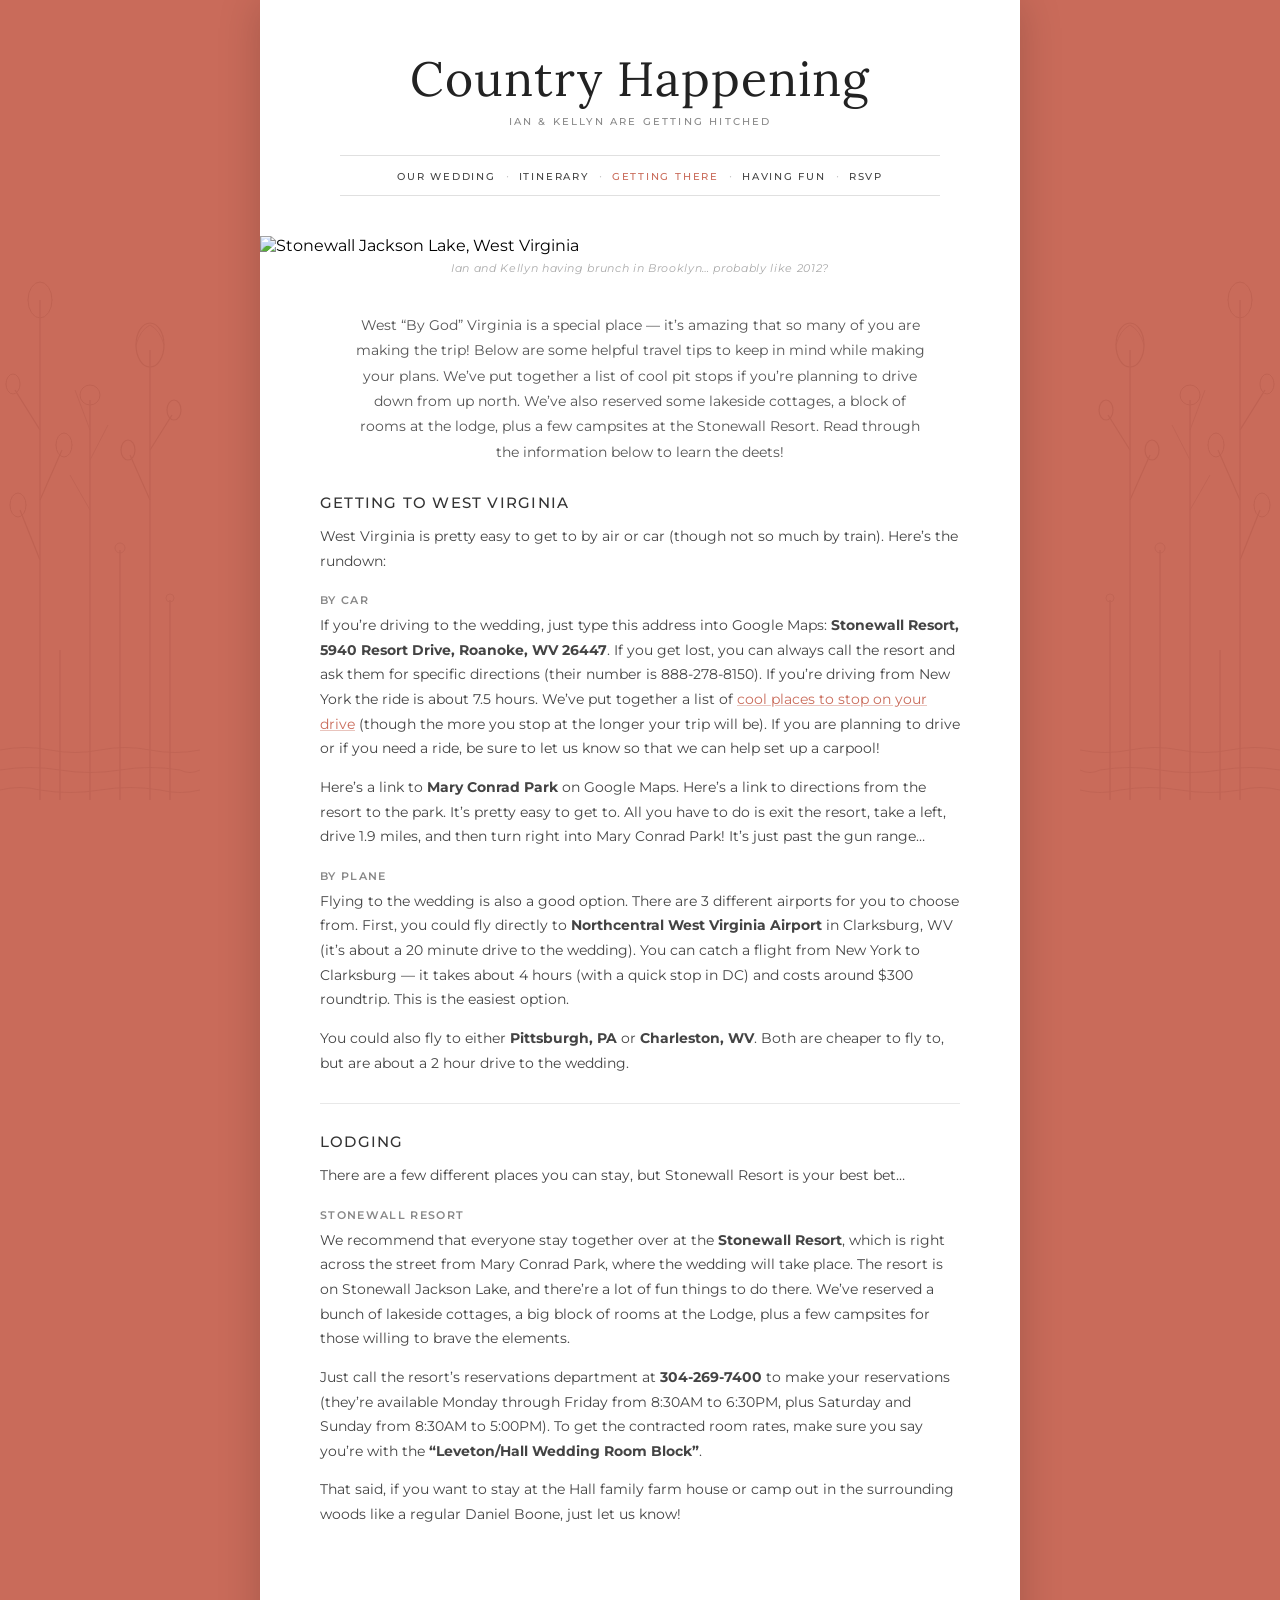
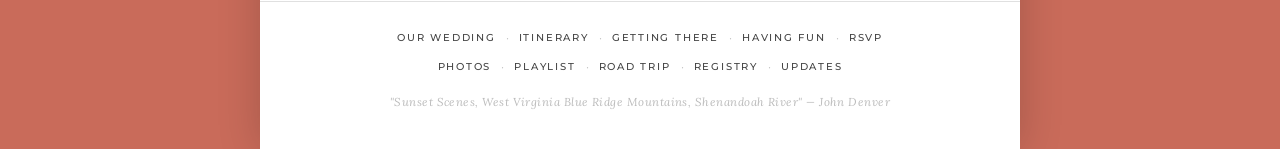
==== getting-there.html @ 74654b78 "Initial site recreation of Country Happening wedding website Recreates the 2015 Squarespace wedding " ====
<!DOCTYPE html>
<html lang="en">
<head>
  <meta charset="UTF-8">
  <meta name="viewport" content="width=device-width, initial-scale=1.0">
  <title>Getting There — Country Happening</title>
  <link rel="stylesheet" href="css/style.css">
</head>
<body>
  <div class="page-wrapper">

    <header class="site-header">
      <h1 class="site-title">Country Happening</h1>
      <p class="site-subtitle">Ian &amp; Kellyn Are Getting Hitched</p>
      <nav class="site-nav" aria-label="Primary">
        <ul>
          <li><a href="wedding.html">Our Wedding</a></li>
          <li><a href="itinerary.html">Itinerary</a></li>
          <li><a href="getting-there.html" class="active">Getting There</a></li>
          <li><a href="having-fun.html">Having Fun</a></li>
          <li><a href="rsvp.html">RSVP</a></li>
        </ul>
      </nav>
    </header>

    <main class="site-content">
      <figure class="page-hero">
        <img src="images/stonewall-cropped-picture.jpg" alt="Stonewall Jackson Lake, West Virginia">
        <figcaption>Ian and Kellyn having brunch in Brooklyn&hellip; probably like 2012?</figcaption>
      </figure>

      <p class="lead">West &ldquo;By God&rdquo; Virginia is a special place &mdash; it&rsquo;s amazing that so many of you are making the trip! Below are some helpful travel tips to keep in mind while making your plans. We&rsquo;ve put together a list of cool pit stops if you&rsquo;re planning to drive down from up north. We&rsquo;ve also reserved some lakeside cottages, a block of rooms at the lodge, plus a few campsites at the Stonewall Resort. Read through the information below to learn the deets!</p>

      <h2>Getting to West Virginia</h2>
      <p>West Virginia is pretty easy to get to by air or car (though not so much by train). Here&rsquo;s the rundown:</p>

      <h4>By Car</h4>
      <p>If you&rsquo;re driving to the wedding, just type this address into Google Maps: <strong>Stonewall Resort, 5940 Resort Drive, Roanoke, WV 26447</strong>. If you get lost, you can always call the resort and ask them for specific directions (their number is 888-278-8150). If you&rsquo;re driving from New York the ride is about 7.5 hours. We&rsquo;ve put together a list of <a href="road-trip.html">cool places to stop on your drive</a> (though the more you stop at the longer your trip will be). If you are planning to drive or if you need a ride, be sure to let us know so that we can help set up a carpool!</p>
      <p>Here&rsquo;s a link to <strong>Mary Conrad Park</strong> on Google Maps. Here&rsquo;s a link to directions from the resort to the park. It&rsquo;s pretty easy to get to. All you have to do is exit the resort, take a left, drive 1.9 miles, and then turn right into Mary Conrad Park! It&rsquo;s just past the gun range&hellip;</p>

      <h4>By Plane</h4>
      <p>Flying to the wedding is also a good option. There are 3 different airports for you to choose from. First, you could fly directly to <strong>Northcentral West Virginia Airport</strong> in Clarksburg, WV (it&rsquo;s about a 20 minute drive to the wedding). You can catch a flight from New York to Clarksburg &mdash; it takes about 4 hours (with a quick stop in DC) and costs around $300 roundtrip. This is the easiest option.</p>
      <p>You could also fly to either <strong>Pittsburgh, PA</strong> or <strong>Charleston, WV</strong>. Both are cheaper to fly to, but are about a 2 hour drive to the wedding.</p>

      <hr>

      <h2>Lodging</h2>
      <p>There are a few different places you can stay, but Stonewall Resort is your best bet&hellip;</p>

      <h4>Stonewall Resort</h4>
      <p>We recommend that everyone stay together over at the <strong>Stonewall Resort</strong>, which is right across the street from Mary Conrad Park, where the wedding will take place. The resort is on Stonewall Jackson Lake, and there&rsquo;re a lot of fun things to do there. We&rsquo;ve reserved a bunch of lakeside cottages, a big block of rooms at the Lodge, plus a few campsites for those willing to brave the elements.</p>
      <p>Just call the resort&rsquo;s reservations department at <strong>304-269-7400</strong> to make your reservations (they&rsquo;re available Monday through Friday from 8:30AM to 6:30PM, plus Saturday and Sunday from 8:30AM to 5:00PM). To get the contracted room rates, make sure you say you&rsquo;re with the <strong>&ldquo;Leveton/Hall Wedding Room Block&rdquo;</strong>.</p>
      <p>That said, if you want to stay at the Hall family farm house or camp out in the surrounding woods like a regular Daniel Boone, just let us know!</p>
    </main>

    <footer class="site-footer">
      <nav class="site-footer-nav" aria-label="Footer primary">
        <ul>
          <li><a href="wedding.html">Our Wedding</a></li>
          <li><a href="itinerary.html">Itinerary</a></li>
          <li><a href="getting-there.html">Getting There</a></li>
          <li><a href="having-fun.html">Having Fun</a></li>
          <li><a href="rsvp.html">RSVP</a></li>
        </ul>
      </nav>
      <nav class="site-footer-nav" aria-label="Footer secondary">
        <ul>
          <li><a href="photos.html">Photos</a></li>
          <li><a href="playlist.html">Playlist</a></li>
          <li><a href="road-trip.html">Road Trip</a></li>
          <li><a href="registry.html">Registry</a></li>
          <li><a href="updates.html">Updates</a></li>
        </ul>
      </nav>
      <p class="footer-quote">"Sunset Scenes, West Virginia Blue Ridge Mountains, Shenandoah River" &mdash; John Denver</p>
    </footer>

  </div>
</body>
</html>
---- css/style.css ----
@import url('https://fonts.googleapis.com/css2?family=Lora:ital,wght@0,400;0,700;1,400&family=Montserrat:wght@300;400;500;600&display=swap');

/* ─── Reset & Base ─────────────────────────────────────────── */
*, *::before, *::after { box-sizing: border-box; margin: 0; padding: 0; }

html { font-size: 16px; }

body {
  font-family: 'Montserrat', 'Helvetica Neue', sans-serif;
  background-color: #C96B5A;
  min-height: 100vh;
  position: relative;
  overflow-x: hidden;
}

/* ─── Botanical Side Patterns ───────────────────────────────── */
body::before,
body::after {
  content: '';
  position: fixed;
  top: 0;
  bottom: 0;
  width: 200px;
  background-image: url("data:image/svg+xml,%3Csvg xmlns='http://www.w3.org/2000/svg' width='200' height='800' viewBox='0 0 200 800'%3E%3Cg fill='none' stroke='%23B85C4C' stroke-width='1.2' opacity='0.6'%3E%3C!-- Tall stem with leaves --%3E%3Cline x1='40' y1='800' x2='40' y2='300'/%3E%3Cellipse cx='40' cy='300' rx='12' ry='18' stroke-width='1'/%3E%3Cline x1='40' y1='560' x2='20' y2='510'/%3E%3Cellipse cx='18' cy='505' rx='8' ry='12' stroke-width='1'/%3E%3Cline x1='40' y1='500' x2='62' y2='450'/%3E%3Cellipse cx='64' cy='445' rx='8' ry='12' stroke-width='1'/%3E%3Cline x1='40' y1='430' x2='15' y2='390'/%3E%3Cellipse cx='13' cy='384' rx='7' ry='10' stroke-width='1'/%3E%3C!-- Wildflower stem --%3E%3Cline x1='90' y1='800' x2='90' y2='400'/%3E%3Ccircle cx='90' cy='395' r='10' stroke-width='1'/%3E%3Cline x1='90' y1='430' x2='75' y2='390' stroke-width='0.8'/%3E%3Cline x1='90' y1='460' x2='108' y2='425' stroke-width='0.8'/%3E%3Cline x1='90' y1='510' x2='70' y2='475' stroke-width='0.8'/%3E%3C!-- Thistle --%3E%3Cline x1='150' y1='800' x2='150' y2='350'/%3E%3Cellipse cx='150' cy='345' rx='14' ry='22' stroke-width='1.2'/%3E%3Cpath d='M 136 345 Q 140 330 150 325 Q 160 330 164 345' stroke-width='0.8'/%3E%3Cline x1='150' y1='500' x2='130' y2='455'/%3E%3Cellipse cx='128' cy='450' rx='7' ry='10'/%3E%3Cline x1='150' y1='450' x2='172' y2='415'/%3E%3Cellipse cx='174' cy='410' rx='7' ry='10'/%3E%3C!-- Small stems --%3E%3Cline x1='120' y1='800' x2='120' y2='550'/%3E%3Ccircle cx='120' cy='548' r='5' stroke-width='0.8'/%3E%3Cline x1='170' y1='800' x2='170' y2='600'/%3E%3Ccircle cx='170' cy='598' r='4' stroke-width='0.8'/%3E%3Cline x1='60' y1='800' x2='60' y2='650'/%3E%3C!-- Horizontal wavy grass lines --%3E%3Cpath d='M 0 750 Q 25 745 50 750 Q 75 755 100 750 Q 125 745 150 750 Q 175 755 200 750' stroke-width='0.8'/%3E%3Cpath d='M 0 770 Q 30 765 60 770 Q 90 775 120 770 Q 150 765 180 770 Q 190 775 200 770' stroke-width='0.8'/%3E%3Cpath d='M 0 790 Q 20 785 40 790 Q 70 795 100 790 Q 130 785 160 790 Q 180 795 200 790' stroke-width='0.8'/%3E%3C/g%3E%3C!-- Upper section repeat --%3E%3Cg fill='none' stroke='%23B85C4C' stroke-width='1.2' opacity='0.6' transform='translate(0,-800)'%3E%3Cline x1='40' y1='800' x2='40' y2='300'/%3E%3Cellipse cx='40' cy='300' rx='12' ry='18' stroke-width='1'/%3E%3Cline x1='40' y1='560' x2='20' y2='510'/%3E%3Cline x1='40' y1='500' x2='62' y2='450'/%3E%3Cline x1='90' y1='800' x2='90' y2='400'/%3E%3Ccircle cx='90' cy='395' r='10' stroke-width='1'/%3E%3Cline x1='150' y1='800' x2='150' y2='350'/%3E%3Cellipse cx='150' cy='345' rx='14' ry='22' stroke-width='1.2'/%3E%3Cline x1='120' y1='800' x2='120' y2='550'/%3E%3Ccircle cx='120' cy='548' r='5' stroke-width='0.8'/%3E%3Cpath d='M 0 750 Q 25 745 50 750 Q 75 755 100 750 Q 125 745 150 750 Q 175 755 200 750' stroke-width='0.8'/%3E%3C/g%3E%3C/svg%3E");
  background-repeat: repeat-y;
  background-size: 200px auto;
  pointer-events: none;
  z-index: 0;
}

body::before { left: 0; }
body::after  { right: 0; transform: scaleX(-1); }

/* ─── Page Wrapper ──────────────────────────────────────────── */
.page-wrapper {
  position: relative;
  z-index: 1;
  max-width: 760px;
  margin: 0 auto;
  background: #fff;
  box-shadow: 0 2px 40px rgba(0,0,0,0.18);
  min-height: 100vh;
}

/* ─── Site Header ───────────────────────────────────────────── */
.site-header {
  padding: 48px 40px 0;
  text-align: center;
}

.site-title {
  font-family: 'Lora', Georgia, serif;
  font-size: 3rem;
  font-weight: 400;
  letter-spacing: 0.02em;
  color: #222;
  margin-bottom: 6px;
}

.site-subtitle {
  font-family: 'Montserrat', sans-serif;
  font-size: 0.62rem;
  font-weight: 500;
  letter-spacing: 0.22em;
  text-transform: uppercase;
  color: #888;
  margin-bottom: 28px;
}

/* ─── Navigation ────────────────────────────────────────────── */
.site-nav {
  border-top: 1px solid #e0e0e0;
  border-bottom: 1px solid #e0e0e0;
  padding: 12px 0;
  margin: 0 40px;
}

.site-nav ul,
.site-footer-nav ul {
  list-style: none;
  display: flex;
  justify-content: center;
  flex-wrap: wrap;
  gap: 0;
}

.site-nav ul li,
.site-footer-nav ul li {
  display: flex;
  align-items: center;
}

.site-nav ul li:not(:last-child)::after,
.site-footer-nav ul li:not(:last-child)::after {
  content: '·';
  color: #bbb;
  margin: 0 10px;
  font-size: 0.75rem;
}

.site-nav a,
.site-footer-nav a {
  font-family: 'Montserrat', sans-serif;
  font-size: 0.62rem;
  font-weight: 500;
  letter-spacing: 0.18em;
  text-transform: uppercase;
  color: #444;
  text-decoration: none;
  transition: color 0.2s;
}

.site-nav a:hover,
.site-footer-nav a:hover,
.site-nav a.active,
.site-footer-nav a.active {
  color: #C96B5A;
}

/* ─── Main Content ──────────────────────────────────────────── */
.site-content {
  padding: 40px 60px 60px;
}

/* ─── Hero Dog Animation ────────────────────────────────────── */
.hero-dog {
  position: relative;
  text-align: center;
  margin: 0 -60px;
}

.hero-dog img {
  width: 100%;
  display: block;
}

.hero-dog .dog-front,
.hero-dog .dog-back {
  position: absolute;
  top: 0; left: 0;
  width: 100%;
}

.hero-dog .dog-back {
  animation: dogSwap 20s infinite;
}

.hero-dog .dog-front {
  animation: dogSwapFront 20s infinite;
}

@keyframes dogSwap {
  0%, 45%   { opacity: 0; }
  50%, 95%  { opacity: 1; }
  100%      { opacity: 0; }
}

@keyframes dogSwapFront {
  0%, 45%   { opacity: 1; }
  50%, 95%  { opacity: 0; }
  100%      { opacity: 1; }
}

/* ─── Content Typography ────────────────────────────────────── */
.site-content h1 {
  font-family: 'Lora', Georgia, serif;
  font-size: 1.6rem;
  font-weight: 400;
  text-align: center;
  letter-spacing: 0.04em;
  color: #222;
  margin: 32px 0 8px;
  text-transform: uppercase;
}

.site-content h2 {
  font-family: 'Montserrat', sans-serif;
  font-size: 0.95rem;
  font-weight: 500;
  color: #333;
  margin: 28px 0 12px;
  text-transform: uppercase;
  letter-spacing: 0.08em;
}

.site-content h3 {
  font-family: 'Montserrat', sans-serif;
  font-size: 0.7rem;
  font-weight: 600;
  color: #888;
  letter-spacing: 0.15em;
  text-transform: uppercase;
  text-align: center;
  margin: 4px 0 12px;
}

.site-content h4 {
  font-family: 'Montserrat', sans-serif;
  font-size: 0.7rem;
  font-weight: 600;
  color: #888;
  letter-spacing: 0.12em;
  text-transform: uppercase;
  margin: 20px 0 6px;
}

.site-content p {
  font-size: 0.88rem;
  line-height: 1.75;
  color: #444;
  margin-bottom: 14px;
}

.site-content .lead {
  font-size: 0.88rem;
  line-height: 1.8;
  color: #555;
  text-align: center;
  margin: 0 auto 28px;
  max-width: 580px;
}

.site-content a {
  color: #C96B5A;
  text-decoration: underline;
  text-decoration-color: rgba(201,107,90,0.4);
}

.site-content a:hover { text-decoration-color: #C96B5A; }

.site-content hr {
  border: none;
  border-top: 1px solid #e8e8e8;
  margin: 28px 0;
}

.site-content ol, .site-content ul {
  padding-left: 22px;
  margin-bottom: 16px;
}

.site-content li {
  font-size: 0.88rem;
  line-height: 1.75;
  color: #444;
  margin-bottom: 8px;
}

/* ─── Page Hero Image ───────────────────────────────────────── */
.page-hero {
  margin: 0 -60px 32px;
}

.page-hero img {
  width: 100%;
  display: block;
  max-height: 360px;
  object-fit: cover;
}

.page-hero figcaption {
  font-size: 0.68rem;
  color: #aaa;
  text-align: center;
  padding: 6px 0;
  letter-spacing: 0.06em;
  font-style: italic;
}

/* ─── Itinerary Items ───────────────────────────────────────── */
.itinerary-day {
  display: flex;
  gap: 24px;
  margin-bottom: 40px;
  align-items: flex-start;
}

.itinerary-day .day-image {
  flex: 0 0 180px;
}

.itinerary-day .day-image img {
  width: 100%;
  display: block;
}

.itinerary-day .day-content {
  flex: 1;
}

.itinerary-day .day-title {
  font-family: 'Montserrat', sans-serif;
  font-size: 0.62rem;
  font-weight: 700;
  letter-spacing: 0.2em;
  text-transform: uppercase;
  color: #888;
  margin-bottom: 2px;
}

.itinerary-day .day-name {
  font-family: 'Lora', Georgia, serif;
  font-size: 1.4rem;
  color: #222;
  margin-bottom: 4px;
}

.itinerary-day .day-date {
  font-size: 0.72rem;
  color: #aaa;
  letter-spacing: 0.06em;
  margin-bottom: 12px;
}

/* ─── Photo Gallery ─────────────────────────────────────────── */
.photo-grid {
  display: grid;
  grid-template-columns: repeat(3, 1fr);
  gap: 6px;
  margin: 0 -60px;
}

.photo-grid img {
  width: 100%;
  aspect-ratio: 1;
  object-fit: cover;
  display: block;
  cursor: pointer;
  transition: opacity 0.2s;
}

.photo-grid img:hover { opacity: 0.88; }

/* ─── Playlist ──────────────────────────────────────────────── */
.playlist-embed {
  display: flex;
  gap: 24px;
  align-items: flex-start;
  margin-bottom: 32px;
}

.playlist-embed .album-art {
  flex: 0 0 140px;
}

.playlist-embed .album-art img {
  width: 100%;
  display: block;
  border: 1px solid #eee;
}

.playlist-embed .album-info .playlist-title {
  font-family: 'Montserrat', sans-serif;
  font-size: 0.68rem;
  font-weight: 700;
  letter-spacing: 0.15em;
  text-transform: uppercase;
  color: #444;
  margin-bottom: 2px;
}

.playlist-embed .album-info p {
  font-size: 0.75rem;
  color: #888;
}

.tracklist {
  list-style: none;
  padding: 0;
}

.tracklist li {
  display: flex;
  justify-content: space-between;
  align-items: baseline;
  padding: 10px 0;
  border-bottom: 1px solid #f0f0f0;
  font-size: 0.82rem;
  color: #333;
}

.tracklist li .track-artist {
  font-size: 0.72rem;
  color: #999;
  margin-top: 2px;
}

.tracklist li .track-info { flex: 1; }

.tracklist li .track-duration {
  color: #bbb;
  font-size: 0.72rem;
  margin-left: 12px;
}

/* ─── Registry ──────────────────────────────────────────────── */
.registry-orgs ol {
  padding-left: 20px;
}

.registry-orgs li {
  margin-bottom: 14px;
}

/* ─── Updates ───────────────────────────────────────────────── */
.post-item {
  margin-bottom: 48px;
  padding-bottom: 48px;
  border-bottom: 1px solid #eee;
}

.post-item:last-child { border-bottom: none; }

.post-meta {
  font-size: 0.68rem;
  color: #aaa;
  letter-spacing: 0.1em;
  text-transform: uppercase;
  margin-bottom: 8px;
}

.post-title {
  font-family: 'Lora', Georgia, serif;
  font-size: 1.4rem;
  font-weight: 400;
  color: #222;
  margin-bottom: 16px;
}

/* ─── RSVP Form ─────────────────────────────────────────────── */
.form-field {
  margin-bottom: 20px;
}

.form-field label {
  display: block;
  font-size: 0.68rem;
  font-weight: 600;
  letter-spacing: 0.12em;
  text-transform: uppercase;
  color: #666;
  margin-bottom: 6px;
}

.form-field input,
.form-field textarea {
  width: 100%;
  padding: 10px 14px;
  border: 1px solid #ddd;
  font-family: 'Montserrat', sans-serif;
  font-size: 0.85rem;
  color: #333;
  background: #fafafa;
  outline: none;
  transition: border-color 0.2s;
}

.form-field input:focus,
.form-field textarea:focus { border-color: #C96B5A; }

.form-field textarea { height: 100px; resize: vertical; }

.form-row { display: flex; gap: 16px; }
.form-row .form-field { flex: 1; }

.btn-submit {
  display: block;
  width: 100%;
  padding: 14px;
  background: #333;
  color: #fff;
  border: none;
  font-family: 'Montserrat', sans-serif;
  font-size: 0.68rem;
  font-weight: 600;
  letter-spacing: 0.2em;
  text-transform: uppercase;
  cursor: pointer;
  transition: background 0.2s;
  margin-top: 10px;
}

.btn-submit:hover { background: #C96B5A; }

.archived-notice {
  background: #fdf5f4;
  border: 1px solid #f0d8d4;
  padding: 16px 20px;
  margin-bottom: 28px;
  font-size: 0.82rem;
  color: #888;
  text-align: center;
}

/* ─── Site Footer ───────────────────────────────────────────── */
.site-footer {
  padding: 28px 40px 40px;
  text-align: center;
  border-top: 1px solid #e0e0e0;
}

.site-footer-nav {
  margin-bottom: 14px;
}

.site-footer-nav + .site-footer-nav {
  margin-top: 10px;
  margin-bottom: 0;
}

.footer-quote {
  font-family: 'Lora', Georgia, serif;
  font-style: italic;
  font-size: 0.72rem;
  color: #bbb;
  margin-top: 20px;
  letter-spacing: 0.04em;
}

/* ─── Road Trip Stops ───────────────────────────────────────── */
.stop-item {
  margin-bottom: 32px;
}

.stop-item h3 {
  text-align: left;
  font-size: 0.75rem;
  color: #C96B5A;
  margin-bottom: 4px;
}

/* ─── Responsive ────────────────────────────────────────────── */
@media (max-width: 820px) {
  body::before, body::after { display: none; }
  .page-wrapper { box-shadow: none; }
  .site-content { padding: 30px 30px 50px; }
  .page-hero, .hero-dog { margin: 0 -30px 28px; }
  .photo-grid { margin: 0 -30px; grid-template-columns: repeat(2, 1fr); }
  .site-header { padding: 36px 30px 0; }
  .site-nav { margin: 0 30px; }
  .site-footer { padding: 24px 30px 36px; }
  .itinerary-day { flex-direction: column; }
  .itinerary-day .day-image { flex: none; width: 100%; }
  .playlist-embed { flex-direction: column; }
}

@media (max-width: 500px) {
  .site-title { font-size: 2.2rem; }
  .photo-grid { grid-template-columns: repeat(2, 1fr); }
}
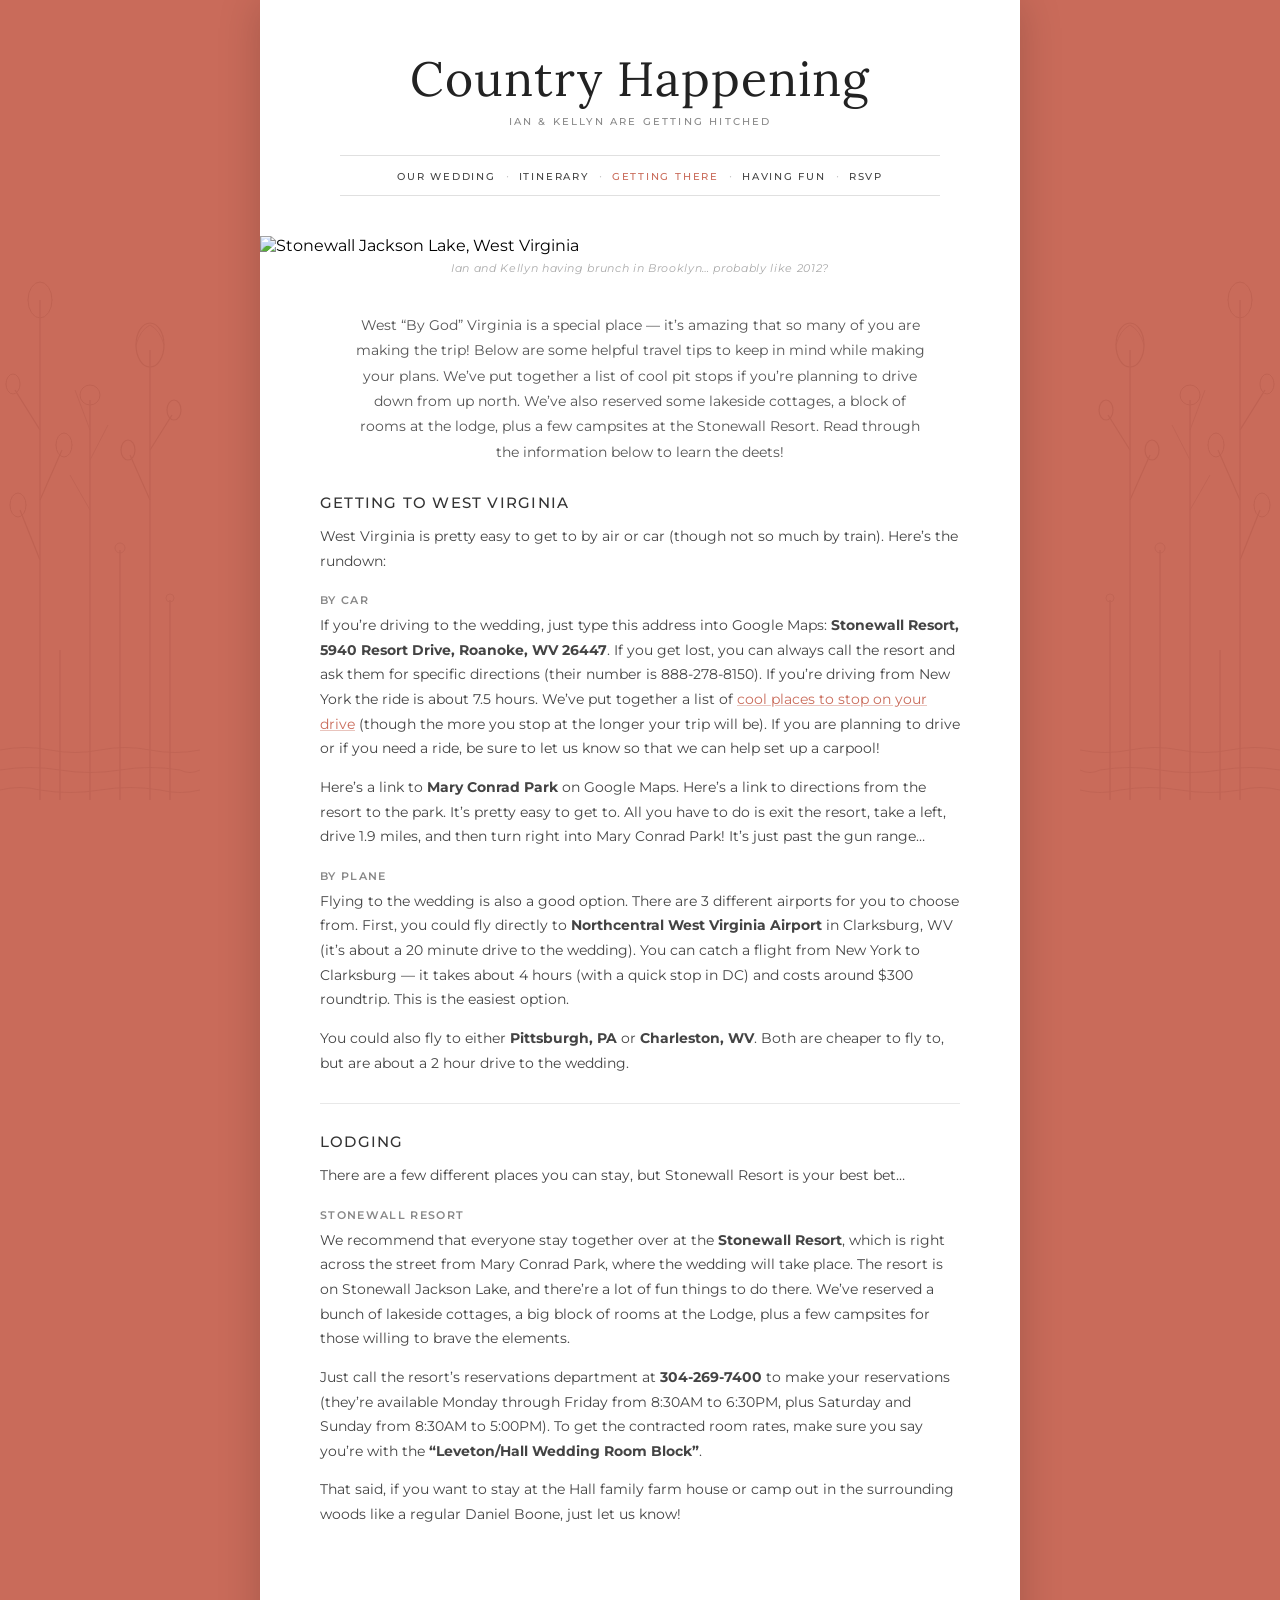
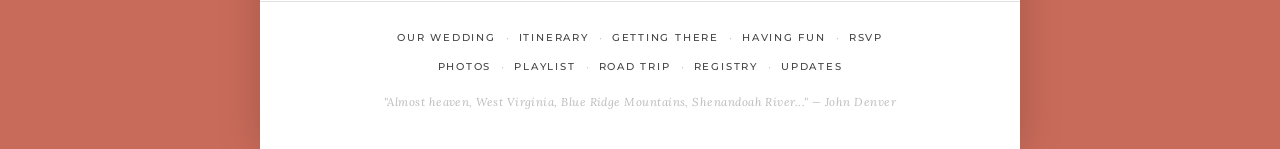
==== commit 842f1b84: "Make site title a clickable home link, fix footer quote, style title link - Wrap "Country Happening"" ====
--- a/getting-there.html
+++ b/getting-there.html
@@ -10,7 +10,7 @@
   <div class="page-wrapper">
 
     <header class="site-header">
-      <h1 class="site-title">Country Happening</h1>
+      <h1 class="site-title"><a href="index.html">Country Happening</a></h1>
       <p class="site-subtitle">Ian &amp; Kellyn Are Getting Hitched</p>
       <nav class="site-nav" aria-label="Primary">
         <ul>
@@ -72,7 +72,7 @@
           <li><a href="updates.html">Updates</a></li>
         </ul>
       </nav>
-      <p class="footer-quote">"Sunset Scenes, West Virginia Blue Ridge Mountains, Shenandoah River" &mdash; John Denver</p>
+      <p class="footer-quote">"Almost heaven, West Virginia, Blue Ridge Mountains, Shenandoah River..." &mdash; John Denver</p>
     </footer>
 
   </div>
--- a/css/style.css
+++ b/css/style.css
@@ -57,6 +57,15 @@
   margin-bottom: 6px;
 }
 
+.site-title a {
+  color: inherit;
+  text-decoration: none;
+}
+
+.site-title a:hover {
+  color: #C96B5A;
+}
+
 .site-subtitle {
   font-family: 'Montserrat', sans-serif;
   font-size: 0.62rem;
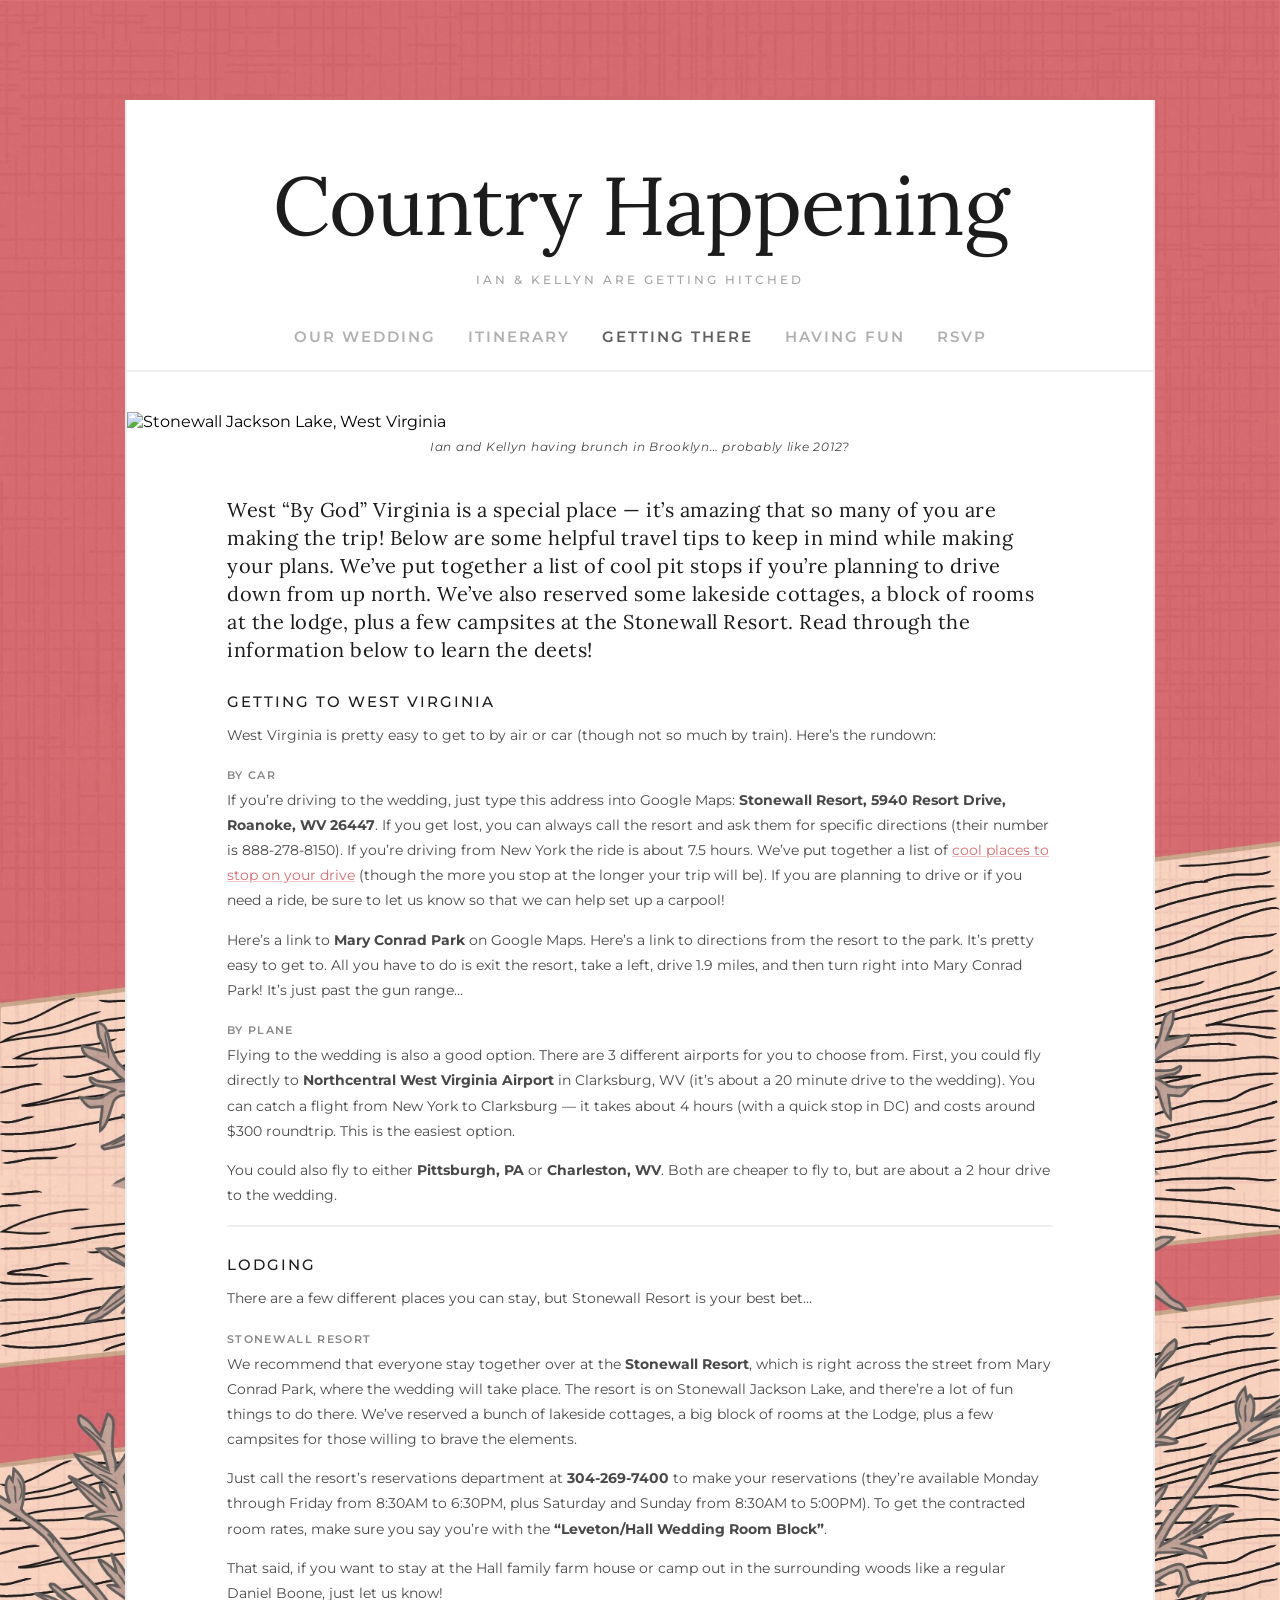
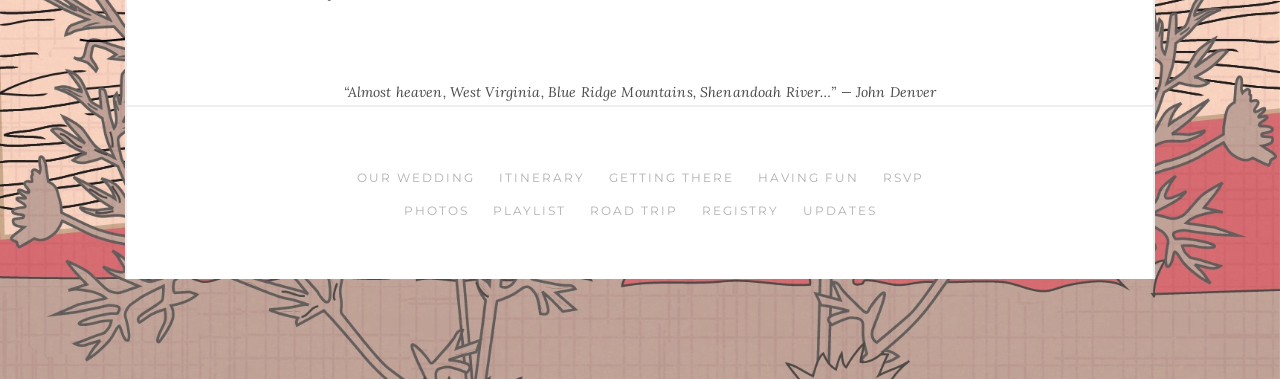
==== commit 1f52e31d: "Lock remaining pages to exact computed values (Section 6 complete) CSS: - ol padding-left: 22px → 40" ====
--- a/getting-there.html
+++ b/getting-there.html
@@ -53,6 +53,7 @@
       <p>That said, if you want to stay at the Hall family farm house or camp out in the surrounding woods like a regular Daniel Boone, just let us know!</p>
     </main>
 
+    <p class="footer-quote">&ldquo;Almost heaven, West Virginia, Blue Ridge Mountains, Shenandoah River&hellip;&rdquo; &mdash; John Denver</p>
     <footer class="site-footer">
       <nav class="site-footer-nav" aria-label="Footer primary">
         <ul>
@@ -72,7 +73,6 @@
           <li><a href="updates.html">Updates</a></li>
         </ul>
       </nav>
-      <p class="footer-quote">"Almost heaven, West Virginia, Blue Ridge Mountains, Shenandoah River..." &mdash; John Denver</p>
     </footer>
 
   </div>
--- a/css/style.css
+++ b/css/style.css
@@ -1,60 +1,65 @@
 @import url('https://fonts.googleapis.com/css2?family=Lora:ital,wght@0,400;0,700;1,400&family=Montserrat:wght@300;400;500;600&display=swap');
 
-/* ─── Reset & Base ─────────────────────────────────────────── */
+/* ─── Design Tokens (exact values from Squarespace computed styles) ── */
+:root {
+  --color-bg:           rgb(214, 108, 113);   /* body background: exact computed */
+  --color-border:       rgb(238, 238, 238);   /* panel borders + dividers: exact */
+  --color-text:         rgb(28, 28, 28);      /* headings + body text */
+  --color-text-medium:  rgba(28, 28, 28, 0.8);
+  --color-text-dim:     rgba(28, 28, 28, 0.4);
+  --color-text-faint:   rgba(28, 28, 28, 0.35);
+  --color-nav-default:  rgba(28, 28, 28, 0.35);
+  --color-nav-hover:    rgba(28, 28, 28, 0.7);
+  --color-accent:       rgb(214, 108, 113);   /* coral; matches bg — used for interactive accents */
+  --site-max-width:     1030px;               /* #canvas max-width: exact computed */
+  --site-margin:        100px;               /* canvas margin on all sides: exact computed */
+}
+
+/* ─── Reset & Base ──────────────────────────────────────────────── */
 *, *::before, *::after { box-sizing: border-box; margin: 0; padding: 0; }
 
 html { font-size: 16px; }
 
 body {
   font-family: 'Montserrat', 'Helvetica Neue', sans-serif;
-  background-color: #C96B5A;
-  min-height: 100vh;
-  position: relative;
-  overflow-x: hidden;
-}
-
-/* ─── Botanical Side Patterns ───────────────────────────────── */
-body::before,
-body::after {
-  content: '';
-  position: fixed;
-  top: 0;
-  bottom: 0;
-  width: 200px;
-  background-image: url("data:image/svg+xml,%3Csvg xmlns='http://www.w3.org/2000/svg' width='200' height='800' viewBox='0 0 200 800'%3E%3Cg fill='none' stroke='%23B85C4C' stroke-width='1.2' opacity='0.6'%3E%3C!-- Tall stem with leaves --%3E%3Cline x1='40' y1='800' x2='40' y2='300'/%3E%3Cellipse cx='40' cy='300' rx='12' ry='18' stroke-width='1'/%3E%3Cline x1='40' y1='560' x2='20' y2='510'/%3E%3Cellipse cx='18' cy='505' rx='8' ry='12' stroke-width='1'/%3E%3Cline x1='40' y1='500' x2='62' y2='450'/%3E%3Cellipse cx='64' cy='445' rx='8' ry='12' stroke-width='1'/%3E%3Cline x1='40' y1='430' x2='15' y2='390'/%3E%3Cellipse cx='13' cy='384' rx='7' ry='10' stroke-width='1'/%3E%3C!-- Wildflower stem --%3E%3Cline x1='90' y1='800' x2='90' y2='400'/%3E%3Ccircle cx='90' cy='395' r='10' stroke-width='1'/%3E%3Cline x1='90' y1='430' x2='75' y2='390' stroke-width='0.8'/%3E%3Cline x1='90' y1='460' x2='108' y2='425' stroke-width='0.8'/%3E%3Cline x1='90' y1='510' x2='70' y2='475' stroke-width='0.8'/%3E%3C!-- Thistle --%3E%3Cline x1='150' y1='800' x2='150' y2='350'/%3E%3Cellipse cx='150' cy='345' rx='14' ry='22' stroke-width='1.2'/%3E%3Cpath d='M 136 345 Q 140 330 150 325 Q 160 330 164 345' stroke-width='0.8'/%3E%3Cline x1='150' y1='500' x2='130' y2='455'/%3E%3Cellipse cx='128' cy='450' rx='7' ry='10'/%3E%3Cline x1='150' y1='450' x2='172' y2='415'/%3E%3Cellipse cx='174' cy='410' rx='7' ry='10'/%3E%3C!-- Small stems --%3E%3Cline x1='120' y1='800' x2='120' y2='550'/%3E%3Ccircle cx='120' cy='548' r='5' stroke-width='0.8'/%3E%3Cline x1='170' y1='800' x2='170' y2='600'/%3E%3Ccircle cx='170' cy='598' r='4' stroke-width='0.8'/%3E%3Cline x1='60' y1='800' x2='60' y2='650'/%3E%3C!-- Horizontal wavy grass lines --%3E%3Cpath d='M 0 750 Q 25 745 50 750 Q 75 755 100 750 Q 125 745 150 750 Q 175 755 200 750' stroke-width='0.8'/%3E%3Cpath d='M 0 770 Q 30 765 60 770 Q 90 775 120 770 Q 150 765 180 770 Q 190 775 200 770' stroke-width='0.8'/%3E%3Cpath d='M 0 790 Q 20 785 40 790 Q 70 795 100 790 Q 130 785 160 790 Q 180 795 200 790' stroke-width='0.8'/%3E%3C/g%3E%3C!-- Upper section repeat --%3E%3Cg fill='none' stroke='%23B85C4C' stroke-width='1.2' opacity='0.6' transform='translate(0,-800)'%3E%3Cline x1='40' y1='800' x2='40' y2='300'/%3E%3Cellipse cx='40' cy='300' rx='12' ry='18' stroke-width='1'/%3E%3Cline x1='40' y1='560' x2='20' y2='510'/%3E%3Cline x1='40' y1='500' x2='62' y2='450'/%3E%3Cline x1='90' y1='800' x2='90' y2='400'/%3E%3Ccircle cx='90' cy='395' r='10' stroke-width='1'/%3E%3Cline x1='150' y1='800' x2='150' y2='350'/%3E%3Cellipse cx='150' cy='345' rx='14' ry='22' stroke-width='1.2'/%3E%3Cline x1='120' y1='800' x2='120' y2='550'/%3E%3Ccircle cx='120' cy='548' r='5' stroke-width='0.8'/%3E%3Cpath d='M 0 750 Q 25 745 50 750 Q 75 755 100 750 Q 125 745 150 750 Q 175 755 200 750' stroke-width='0.8'/%3E%3C/g%3E%3C/svg%3E");
-  background-repeat: repeat-y;
-  background-size: 200px auto;
-  pointer-events: none;
-  z-index: 0;
-}
-
-body::before { left: 0; }
-body::after  { right: 0; transform: scaleX(-1); }
-
-/* ─── Page Wrapper ──────────────────────────────────────────── */
+  background-color: var(--color-bg);
+  background-image: url('../images/wedding-background.jpg');
+  background-repeat: no-repeat;
+  background-position: center top;
+  background-size: 100% auto;
+  overflow-x: hidden;   /* also creates BFC so page-wrapper margins don't collapse */
+  padding: 0;           /* body has no padding; white panel uses margin: 100px auto */
+}
+
+/* ─── Page Wrapper (#canvas equivalent) ─────────────────────────── */
 .page-wrapper {
   position: relative;
   z-index: 1;
-  max-width: 760px;
-  margin: 0 auto;
+  max-width: var(--site-max-width);     /* 1030px: exact computed */
+  margin: var(--site-margin) auto;      /* 100px top/bottom; auto = centered left/right */
   background: #fff;
-  box-shadow: 0 2px 40px rgba(0,0,0,0.18);
-  min-height: 100vh;
-}
-
-/* ─── Site Header ───────────────────────────────────────────── */
+  border-left:  2px solid var(--color-border);
+  border-right: 2px solid var(--color-border);
+  /* No box-shadow: original has none */
+}
+
+/* ─── Site Header ────────────────────────────────────────────────── */
 .site-header {
-  padding: 48px 40px 0;
+  padding: 56px 100px 0;   /* 100px sides = #canvas padding-left/right: exact computed */
   text-align: center;
-}
-
+  /* border-bottom acts as .page-divider (2px rule between header and content) */
+  border-bottom: 2px solid var(--color-border);
+}
+
+/* ─── Site Title (h1.logo equivalent) ───────────────────────────── */
 .site-title {
   font-family: 'Lora', Georgia, serif;
-  font-size: 3rem;
+  font-size: 82px;          /* exact computed */
+  line-height: 1.2;         /* = 98.4px: exact computed */
   font-weight: 400;
-  letter-spacing: 0.02em;
-  color: #222;
-  margin-bottom: 6px;
+  letter-spacing: -1px;     /* exact computed — negative tracking */
+  color: var(--color-text); /* rgb(28,28,28): exact computed */
+  margin-bottom: 0;         /* exact computed */
 }
 
 .site-title a {
@@ -63,144 +68,159 @@
 }
 
 .site-title a:hover {
-  color: #C96B5A;
-}
-
+  color: var(--color-accent);
+}
+
+/* ─── Site Subtitle (.site-tag-line equivalent) ──────────────────── */
 .site-subtitle {
   font-family: 'Montserrat', sans-serif;
-  font-size: 0.62rem;
+  font-size: 12px;                  /* exact computed */
   font-weight: 500;
-  letter-spacing: 0.22em;
-  text-transform: uppercase;
-  color: #888;
-  margin-bottom: 28px;
-}
-
-/* ─── Navigation ────────────────────────────────────────────── */
+  letter-spacing: 3px;              /* exact computed */
+  text-transform: uppercase;
+  color: var(--color-text-dim);     /* rgba(28,28,28,0.4): exact computed */
+  padding-top: 18px;                /* .site-tag-line padding-top: exact computed */
+  margin-bottom: 0;
+}
+
+/* ─── Navigation (nav.main-nav equivalent) ───────────────────────── */
+/* No extending lines — original uses plain centered list + margin gaps */
 .site-nav {
-  border-top: 1px solid #e0e0e0;
-  border-bottom: 1px solid #e0e0e0;
-  padding: 12px 0;
-  margin: 0 40px;
-}
-
-.site-nav ul,
+  display: flex;
+  justify-content: center;
+  margin-top: 40px;         /* #topNav margin-top: exact computed */
+  padding-bottom: 24px;     /* space between last nav item and .page-divider border */
+}
+
+.site-nav ul {
+  list-style: none;
+  display: flex;
+  justify-content: center;
+  flex-wrap: wrap;
+}
+
+/* margin-left: 32px between items (exact computed; replaces pipes) */
+.site-nav ul li + li {
+  margin-left: 32px;
+}
+
+/* ─── Footer Nav ─────────────────────────────────────────────────── */
 .site-footer-nav ul {
   list-style: none;
   display: flex;
   justify-content: center;
   flex-wrap: wrap;
-  gap: 0;
-}
-
-.site-nav ul li,
-.site-footer-nav ul li {
-  display: flex;
-  align-items: center;
-}
-
-.site-nav ul li:not(:last-child)::after,
-.site-footer-nav ul li:not(:last-child)::after {
-  content: '·';
-  color: #bbb;
-  margin: 0 10px;
-  font-size: 0.75rem;
-}
-
-.site-nav a,
-.site-footer-nav a {
-  font-family: 'Montserrat', sans-serif;
-  font-size: 0.62rem;
-  font-weight: 500;
-  letter-spacing: 0.18em;
-  text-transform: uppercase;
-  color: #444;
+}
+
+.site-footer-nav ul li + li {
+  margin-left: 24px; /* footer nav items slightly tighter */
+}
+
+/* ─── Nav & Footer-Nav Links ─────────────────────────────────────── */
+/* Primary nav */
+.site-nav a {
+  font-family: 'Montserrat', sans-serif;
+  font-size: 15px;                    /* exact computed */
+  font-weight: 600;                   /* exact computed */
+  letter-spacing: 2px;               /* exact computed */
+  text-transform: uppercase;
+  color: var(--color-nav-default);   /* rgba(28,28,28,0.35): exact computed */
   text-decoration: none;
   transition: color 0.2s;
 }
 
 .site-nav a:hover,
+.site-nav a.active {
+  color: var(--color-nav-hover);     /* rgba(28,28,28,0.7): exact computed */
+}
+
+/* Footer nav (smaller, lighter weight than primary) */
+.site-footer-nav a {
+  font-family: 'Montserrat', sans-serif;
+  font-size: 12px;                   /* exact computed */
+  font-weight: 400;                  /* exact computed */
+  letter-spacing: 2px;              /* exact computed */
+  text-transform: uppercase;
+  color: var(--color-text-faint);   /* rgba(28,28,28,0.35): exact computed */
+  text-decoration: none;
+  transition: color 0.2s;
+}
+
 .site-footer-nav a:hover,
-.site-nav a.active,
 .site-footer-nav a.active {
-  color: #C96B5A;
-}
-
-/* ─── Main Content ──────────────────────────────────────────── */
+  color: var(--color-nav-hover);
+}
+
+/* ─── Main Content ───────────────────────────────────────────────── */
+/* 100px sides = #canvas padding-left/right: exact computed */
 .site-content {
-  padding: 40px 60px 60px;
-}
-
-/* ─── Hero Dog Animation ────────────────────────────────────── */
+  padding: 40px 100px 60px;
+}
+
+/* Homepage: no padding — dog illustration is full-bleed */
+/* margin-bottom: 52px = section#page margin-bottom: exact computed */
+.site-content--home {
+  padding: 0;
+  margin-bottom: 52px;
+}
+
+/* ─── Hero Dog Animation (homepage) ─────────────────────────────── */
 .hero-dog {
   position: relative;
-  text-align: center;
-  margin: 0 -60px;
-}
-
-.hero-dog img {
+  line-height: 0;
+}
+
+.hero-dog .dog-front {
+  display: block;
   width: 100%;
-  display: block;
-}
-
-.hero-dog .dog-front,
+}
+
 .hero-dog .dog-back {
   position: absolute;
-  top: 0; left: 0;
+  top: 0;
+  left: 0;
   width: 100%;
-}
-
-.hero-dog .dog-back {
-  animation: dogSwap 20s infinite;
-}
-
-.hero-dog .dog-front {
-  animation: dogSwapFront 20s infinite;
-}
-
-@keyframes dogSwap {
-  0%, 45%   { opacity: 0; }
-  50%, 95%  { opacity: 1; }
-  100%      { opacity: 0; }
-}
-
-@keyframes dogSwapFront {
-  0%, 45%   { opacity: 1; }
-  50%, 95%  { opacity: 0; }
-  100%      { opacity: 1; }
-}
-
-/* ─── Content Typography ────────────────────────────────────── */
+  display: block;
+  opacity: 0;
+}
+
+/* ─── Content Typography ─────────────────────────────────────────── */
+
+/* Section labels — maps to original h1 (proxima-nova equiv: Montserrat) */
 .site-content h1 {
-  font-family: 'Lora', Georgia, serif;
-  font-size: 1.6rem;
-  font-weight: 400;
-  text-align: center;
-  letter-spacing: 0.04em;
-  color: #222;
-  margin: 32px 0 8px;
-  text-transform: uppercase;
-}
-
+  font-family: 'Montserrat', sans-serif;
+  font-size: 20px;           /* exact computed */
+  font-weight: 600;          /* exact computed */
+  letter-spacing: 3px;       /* exact computed */
+  text-transform: uppercase; /* exact computed */
+  color: var(--color-text);  /* rgb(28,28,28): exact computed */
+  line-height: 1.2;          /* = 24px: exact computed */
+  text-align: left;
+  margin: 0 0 6px;           /* margin-bottom: 6px: exact computed */
+}
+
+/* Secondary headings (unused in original but kept as fallback) */
 .site-content h2 {
   font-family: 'Montserrat', sans-serif;
   font-size: 0.95rem;
   font-weight: 500;
-  color: #333;
+  color: var(--color-text);
   margin: 28px 0 12px;
   text-transform: uppercase;
-  letter-spacing: 0.08em;
-}
-
+  letter-spacing: 2px;
+}
+
+/* Time/date labels — maps to original h3 */
 .site-content h3 {
   font-family: 'Montserrat', sans-serif;
-  font-size: 0.7rem;
-  font-weight: 600;
-  color: #888;
-  letter-spacing: 0.15em;
-  text-transform: uppercase;
-  text-align: center;
-  margin: 4px 0 12px;
+  font-size: 14px;           /* exact computed */
+  font-weight: 300;          /* exact computed */
+  letter-spacing: 2px;       /* exact computed */
+  text-transform: uppercase; /* exact computed */
+  color: var(--color-text);  /* rgb(28,28,28): exact computed */
+  line-height: 1.6;          /* = 22.4px: exact computed */
+  text-align: left;
+  margin: 14px 0 4px;        /* margin-top: 14px, margin-bottom: 4.2px: exact computed */
 }
 
 .site-content h4 {
@@ -213,51 +233,61 @@
   margin: 20px 0 6px;
 }
 
+/* Body paragraphs */
 .site-content p {
-  font-size: 0.88rem;
-  line-height: 1.75;
-  color: #444;
+  font-size: 14px;                       /* exact computed */
+  line-height: 1.8;                      /* = 25.2px: exact computed */
+  color: var(--color-text-medium);       /* rgba(28,28,28,0.8): exact computed */
   margin-bottom: 14px;
 }
 
+/* Intro/lead paragraph — maps to original h2 (garamond equiv: Lora) */
 .site-content .lead {
-  font-size: 0.88rem;
-  line-height: 1.8;
-  color: #555;
-  text-align: center;
-  margin: 0 auto 28px;
-  max-width: 580px;
+  font-family: 'Lora', Georgia, serif;  /* garamond-premier-pro-display substitute */
+  font-size: 20px;                       /* exact computed */
+  font-weight: 400;                      /* original: 300; Lora's lightest = 400 */
+  line-height: 1.4;                      /* = 28px: exact computed */
+  letter-spacing: 0.5px;                /* exact computed */
+  color: var(--color-text);             /* rgb(28,28,28): exact computed */
+  text-align: left;
+  margin: 0 0 28px;
 }
 
 .site-content a {
-  color: #C96B5A;
+  color: var(--color-accent);
   text-decoration: underline;
-  text-decoration-color: rgba(201,107,90,0.4);
-}
-
-.site-content a:hover { text-decoration-color: #C96B5A; }
+  text-decoration-color: rgba(214, 108, 113, 0.4);
+}
+
+.site-content a:hover { text-decoration-color: var(--color-accent); }
 
 .site-content hr {
   border: none;
-  border-top: 1px solid #e8e8e8;
-  margin: 28px 0;
-}
-
-.site-content ol, .site-content ul {
+  background-color: var(--color-border); /* height fill, not border: exact computed */
+  height: 2px;                           /* exact computed */
+  margin: 17px 0;                        /* .sqs-block-horizontalrule padding: 17px: exact */
+}
+
+.site-content ol {
+  padding-left: 40px;    /* exact computed: was 22px */
+  margin-bottom: 16px;
+}
+.site-content ul {
   padding-left: 22px;
   margin-bottom: 16px;
 }
 
 .site-content li {
-  font-size: 0.88rem;
-  line-height: 1.75;
-  color: #444;
-  margin-bottom: 8px;
-}
-
-/* ─── Page Hero Image ───────────────────────────────────────── */
+  font-size: 14px;                       /* exact computed */
+  line-height: 1.8;                      /* = 25.2px: exact computed */
+  color: var(--color-text-medium);       /* rgba(28,28,28,0.8): exact computed */
+  margin-bottom: 0;                      /* exact computed: was 8px */
+}
+
+/* ─── Page Hero Image (inner pages) ─────────────────────────────── */
+/* negative margin bleeds image to panel edge, overcoming 100px content padding */
 .page-hero {
-  margin: 0 -60px 32px;
+  margin: 0 -100px 32px;
 }
 
 .page-hero img {
@@ -268,15 +298,16 @@
 }
 
 .page-hero figcaption {
-  font-size: 0.68rem;
-  color: #aaa;
+  font-size: 12px;                       /* image-caption p: exact computed */
+  line-height: 1.68;                     /* = 20.16px: exact computed */
+  color: var(--color-text-medium);       /* rgba(28,28,28,0.8): exact computed */
   text-align: center;
   padding: 6px 0;
   letter-spacing: 0.06em;
   font-style: italic;
 }
 
-/* ─── Itinerary Items ───────────────────────────────────────── */
+/* ─── Itinerary Items ────────────────────────────────────────────── */
 .itinerary-day {
   display: flex;
   gap: 24px;
@@ -284,18 +315,9 @@
   align-items: flex-start;
 }
 
-.itinerary-day .day-image {
-  flex: 0 0 180px;
-}
-
-.itinerary-day .day-image img {
-  width: 100%;
-  display: block;
-}
-
-.itinerary-day .day-content {
-  flex: 1;
-}
+.itinerary-day .day-image { flex: 0 0 180px; }
+.itinerary-day .day-image img { width: 100%; display: block; }
+.itinerary-day .day-content { flex: 1; }
 
 .itinerary-day .day-title {
   font-family: 'Montserrat', sans-serif;
@@ -310,7 +332,7 @@
 .itinerary-day .day-name {
   font-family: 'Lora', Georgia, serif;
   font-size: 1.4rem;
-  color: #222;
+  color: var(--color-text);
   margin-bottom: 4px;
 }
 
@@ -321,61 +343,69 @@
   margin-bottom: 12px;
 }
 
-/* ─── Photo Gallery ─────────────────────────────────────────── */
+/* ─── Photo Gallery ──────────────────────────────────────────────── */
+/* Original: .image-list single-column stacked, 28px gap between images */
 .photo-grid {
-  display: grid;
-  grid-template-columns: repeat(3, 1fr);
-  gap: 6px;
-  margin: 0 -60px;
+  display: block;
 }
 
 .photo-grid img {
   width: 100%;
-  aspect-ratio: 1;
-  object-fit: cover;
-  display: block;
+  display: block;
+  /* natural aspect ratio — no forced square crop */
+  margin-bottom: 28px;   /* exact computed: ~28px gap between images */
   cursor: pointer;
   transition: opacity 0.2s;
 }
 
+.photo-grid img:last-child { margin-bottom: 0; }
+
 .photo-grid img:hover { opacity: 0.88; }
 
-/* ─── Playlist ──────────────────────────────────────────────── */
+/* ─── Playlist ───────────────────────────────────────────────────── */
+/* .playlist-layout replicates original float: left (283px) + float: right (515px) */
+.playlist-layout {
+  display: flex;
+  gap: 60px;             /* exact computed: 858 − 283 − 515 = 60px */
+  align-items: flex-start;
+}
+
+/* Left column: album art (283px square) + title/description stacked below */
 .playlist-embed {
-  display: flex;
-  gap: 24px;
-  align-items: flex-start;
-  margin-bottom: 32px;
-}
-
-.playlist-embed .album-art {
-  flex: 0 0 140px;
+  flex: 0 0 283px;       /* exact computed: header.album-info width = 283px */
+  display: block;
 }
 
 .playlist-embed .album-art img {
-  width: 100%;
-  display: block;
-  border: 1px solid #eee;
+  width: 283px;          /* exact computed */
+  height: 283px;         /* exact computed — square crop */
+  object-fit: cover;
+  display: block;
 }
 
 .playlist-embed .album-info .playlist-title {
   font-family: 'Montserrat', sans-serif;
-  font-size: 0.68rem;
-  font-weight: 700;
-  letter-spacing: 0.15em;
-  text-transform: uppercase;
-  color: #444;
-  margin-bottom: 2px;
+  font-size: 21px;       /* exact computed */
+  font-weight: 600;      /* exact computed */
+  text-transform: uppercase;
+  line-height: 1.2;      /* = 25.2px: exact computed */
+  color: var(--color-text);
+  letter-spacing: 0;
+  margin: 8px 0 4px;
 }
 
 .playlist-embed .album-info p {
-  font-size: 0.75rem;
-  color: #888;
-}
-
+  font-size: 14px;
+  color: var(--color-text-medium);
+  line-height: 1.8;
+}
+
+/* Right column: tracklist fills remaining width */
 .tracklist {
+  flex: 1;
   list-style: none;
   padding: 0;
+  border-bottom: 2px solid rgba(0, 0, 0, 0.1);
 }
 
 .tracklist li {
@@ -383,91 +413,105 @@
   justify-content: space-between;
   align-items: baseline;
   padding: 10px 0;
-  border-bottom: 1px solid #f0f0f0;
-  font-size: 0.82rem;
-  color: #333;
-}
-
+  border-top: 2px solid rgba(0, 0, 0, 0.1);  /* exact computed: .bg.bar */
+}
+
+/* Song title (maps to a.link in original) */
+.tracklist li .track-info {
+  font-size: 16px;                  /* exact computed: a.link font-size */
+  color: rgba(0, 0, 0, 0.85);      /* exact computed */
+  flex: 1;
+}
+
+/* Artist name */
 .tracklist li .track-artist {
-  font-size: 0.72rem;
-  color: #999;
+  font-size: 13px;                  /* exact computed */
+  color: rgba(0, 0, 0, 0.5);       /* exact computed */
   margin-top: 2px;
 }
 
-.tracklist li .track-info { flex: 1; }
-
+/* Duration */
 .tracklist li .track-duration {
-  color: #bbb;
-  font-size: 0.72rem;
+  font-size: 13px;                  /* exact computed */
+  color: rgba(0, 0, 0, 0.5);       /* exact computed */
   margin-left: 12px;
-}
-
-/* ─── Registry ──────────────────────────────────────────────── */
-.registry-orgs ol {
-  padding-left: 20px;
-}
-
-.registry-orgs li {
-  margin-bottom: 14px;
-}
-
-/* ─── Updates ───────────────────────────────────────────────── */
-.post-item {
-  margin-bottom: 48px;
-  padding-bottom: 48px;
-  border-bottom: 1px solid #eee;
-}
-
-.post-item:last-child { border-bottom: none; }
-
+  white-space: nowrap;
+}
+
+/* ─── Registry ───────────────────────────────────────────────────── */
+.registry-orgs ol { padding-left: 20px; }
+.registry-orgs li { margin-bottom: 14px; }
+
+/* ─── Updates / Blog Posts ───────────────────────────────────────── */
+/* No border between posts — original uses margin-top: 80px gap */
+.post-item { }
+
+.post-item + .post-item {
+  margin-top: 80px;   /* article.hentry + article.hentry margin-top: exact computed */
+}
+
+/* Maps to .entry-title: 20px/600/3px/uppercase/centered */
+.post-title {
+  font-family: 'Montserrat', sans-serif;
+  font-size: 20px;            /* exact computed */
+  font-weight: 600;           /* exact computed */
+  letter-spacing: 3px;        /* exact computed */
+  text-transform: uppercase;  /* exact computed */
+  line-height: 1.2;           /* = 24px: exact computed */
+  color: var(--color-text);   /* rgb(28,28,28): exact computed */
+  text-align: center;         /* exact computed */
+  margin-bottom: 6px;         /* exact computed */
+}
+
+/* Maps to time.published: 12px/italic/rgba(28,28,28,0.4)/2px/centered */
 .post-meta {
-  font-size: 0.68rem;
-  color: #aaa;
-  letter-spacing: 0.1em;
-  text-transform: uppercase;
-  margin-bottom: 8px;
-}
-
-.post-title {
-  font-family: 'Lora', Georgia, serif;
-  font-size: 1.4rem;
-  font-weight: 400;
-  color: #222;
-  margin-bottom: 16px;
-}
-
-/* ─── RSVP Form ─────────────────────────────────────────────── */
-.form-field {
-  margin-bottom: 20px;
-}
+  font-size: 12px;                     /* exact computed: ~11.9px → 12px */
+  font-style: italic;                  /* exact computed */
+  font-weight: 400;                    /* exact computed */
+  letter-spacing: 2px;                 /* exact computed */
+  line-height: 1.8;                    /* = 25.2px: exact computed */
+  color: rgba(28, 28, 28, 0.4);        /* exact computed */
+  text-align: center;                  /* article header text-align: center */
+  margin-bottom: 45px;                 /* article header margin-bottom: 45px — gap to body */
+}
+
+/* ─── RSVP Form ──────────────────────────────────────────────────── */
+.form-field { margin-bottom: 18px; }  /* exact computed: was 20px */
 
 .form-field label {
   display: block;
-  font-size: 0.68rem;
-  font-weight: 600;
-  letter-spacing: 0.12em;
-  text-transform: uppercase;
-  color: #666;
+  font-size: 14px;             /* exact computed: was 0.68rem ≈ 11px */
+  font-weight: 400;            /* exact computed: was 600 */
+  color: var(--color-text-medium);  /* rgba(28,28,28,0.8): exact computed */
   margin-bottom: 6px;
+  letter-spacing: normal;
+  text-transform: none;
 }
 
 .form-field input,
 .form-field textarea {
   width: 100%;
-  padding: 10px 14px;
-  border: 1px solid #ddd;
-  font-family: 'Montserrat', sans-serif;
-  font-size: 0.85rem;
+  height: 38px;                /* exact computed */
+  padding: 10px;               /* exact computed */
+  border: 1px solid rgb(169, 169, 169);  /* exact computed: was #ddd */
+  border-radius: 0;            /* exact computed */
+  font-family: 'Montserrat', sans-serif;
+  font-size: 14px;             /* exact computed */
   color: #333;
-  background: #fafafa;
+  background: rgb(250, 250, 250);  /* exact computed */
+  box-shadow: none;
   outline: none;
   transition: border-color 0.2s;
 }
 
 .form-field input:focus,
-.form-field textarea:focus { border-color: #C96B5A; }
-
-.form-field textarea { height: 100px; resize: vertical; }
+.form-field textarea:focus { border-color: var(--color-accent); }
+
+.form-field textarea {
+  height: auto;
+  min-height: 100px;           /* exact computed */
+  resize: vertical;
+}
 
 .form-row { display: flex; gap: 16px; }
 .form-row .form-field { flex: 1; }
@@ -475,21 +519,23 @@
 .btn-submit {
   display: block;
   width: 100%;
-  padding: 14px;
-  background: #333;
+  height: 48px;                /* exact computed */
+  padding: 14px 35px;          /* exact computed: 14px top/bottom × 35px left/right */
+  background: rgb(39, 39, 39); /* exact computed: was #333 */
   color: #fff;
   border: none;
-  font-family: 'Montserrat', sans-serif;
-  font-size: 0.68rem;
-  font-weight: 600;
-  letter-spacing: 0.2em;
+  border-radius: 0;
+  font-family: 'Montserrat', sans-serif;
+  font-size: 14px;             /* exact computed */
+  font-weight: 400;            /* exact computed: was 600 */
+  letter-spacing: 2px;         /* exact computed */
   text-transform: uppercase;
   cursor: pointer;
   transition: background 0.2s;
   margin-top: 10px;
 }
 
-.btn-submit:hover { background: #C96B5A; }
+.btn-submit:hover { background: var(--color-accent); }
 
 .archived-notice {
   background: #fdf5f4;
@@ -501,11 +547,11 @@
   text-align: center;
 }
 
-/* ─── Site Footer ───────────────────────────────────────────── */
+/* ─── Site Footer (footer#footer equivalent) ─────────────────────── */
 .site-footer {
-  padding: 28px 40px 40px;
+  padding: 60px;           /* exact computed: 60px top/bottom */
   text-align: center;
-  border-top: 1px solid #e0e0e0;
+  border-top: 2px solid var(--color-border); /* exact computed: 2px */
 }
 
 .site-footer-nav {
@@ -513,47 +559,62 @@
 }
 
 .site-footer-nav + .site-footer-nav {
-  margin-top: 10px;
   margin-bottom: 0;
 }
 
+/* John Denver quote — sits OUTSIDE footer, directly above footer border-top.
+   Gap from dog image: from .site-content--home margin-bottom: 52px (exact computed).
+   Gap to footer border: 0px — quote immediately precedes footer. */
 .footer-quote {
   font-family: 'Lora', Georgia, serif;
   font-style: italic;
-  font-size: 0.72rem;
-  color: #bbb;
-  margin-top: 20px;
-  letter-spacing: 0.04em;
-}
-
-/* ─── Road Trip Stops ───────────────────────────────────────── */
-.stop-item {
-  margin-bottom: 32px;
-}
-
-.stop-item h3 {
-  text-align: left;
-  font-size: 0.75rem;
-  color: #C96B5A;
-  margin-bottom: 4px;
-}
-
-/* ─── Responsive ────────────────────────────────────────────── */
-@media (max-width: 820px) {
-  body::before, body::after { display: none; }
-  .page-wrapper { box-shadow: none; }
-  .site-content { padding: 30px 30px 50px; }
-  .page-hero, .hero-dog { margin: 0 -30px 28px; }
-  .photo-grid { margin: 0 -30px; grid-template-columns: repeat(2, 1fr); }
-  .site-header { padding: 36px 30px 0; }
-  .site-nav { margin: 0 30px; }
-  .site-footer { padding: 24px 30px 36px; }
+  font-size: 14px;             /* exact computed */
+  line-height: 1.8;            /* = 25.2px: exact computed */
+  color: var(--color-text-medium); /* rgba(28,28,28,0.8): exact computed */
+  text-align: center;
+  padding: 0 60px;             /* match footer horizontal padding */
+  margin: 0;                   /* no margin — gap provided by adjacent elements */
+  letter-spacing: 0.01em;
+}
+
+/* ─── Road Trip Stops ────────────────────────────────────────────── */
+/* h3 inside .stop-item inherits standard h3 styles (14px/300/2px/uppercase/rgb(28,28,28)) */
+.stop-item { margin-bottom: 32px; }
+
+/* ─── Responsive ─────────────────────────────────────────────────── */
+/* At viewports narrower than 1230px (1030+100+100), side margins shrink
+   automatically via margin: auto — no override needed.
+   We only need to shrink the vertical margin and adjust inner padding
+   at genuine mobile widths. */
+
+@media (max-width: 900px) {
+  .page-wrapper {
+    margin-top: 40px;
+    margin-bottom: 40px;
+    border-left: none;
+    border-right: none;
+  }
+}
+
+@media (max-width: 767px) {
+  /* Squarespace mobile breakpoint */
+  .page-wrapper { margin: 0; }
+  .site-header  { padding: 40px 24px 0; }
+  .site-title   { font-size: 52px; }
+  .site-content { padding: 28px 24px 40px; }
+  .page-hero    { margin: 0 -24px 28px; }
+  .photo-grid   { margin: 0 -24px; grid-template-columns: repeat(2, 1fr); }
+  .site-footer  { padding: 40px 24px; }
+  .footer-quote { padding: 0 24px; }
+  .site-nav     { margin-top: 28px; }
+  .site-nav ul li + li { margin-left: 20px; }
+  .playlist-layout { flex-direction: column; }
+  .playlist-embed  { flex: none; width: 100%; }
   .itinerary-day { flex-direction: column; }
   .itinerary-day .day-image { flex: none; width: 100%; }
-  .playlist-embed { flex-direction: column; }
 }
 
 @media (max-width: 500px) {
-  .site-title { font-size: 2.2rem; }
+  .site-title { font-size: 40px; }
   .photo-grid { grid-template-columns: repeat(2, 1fr); }
 }
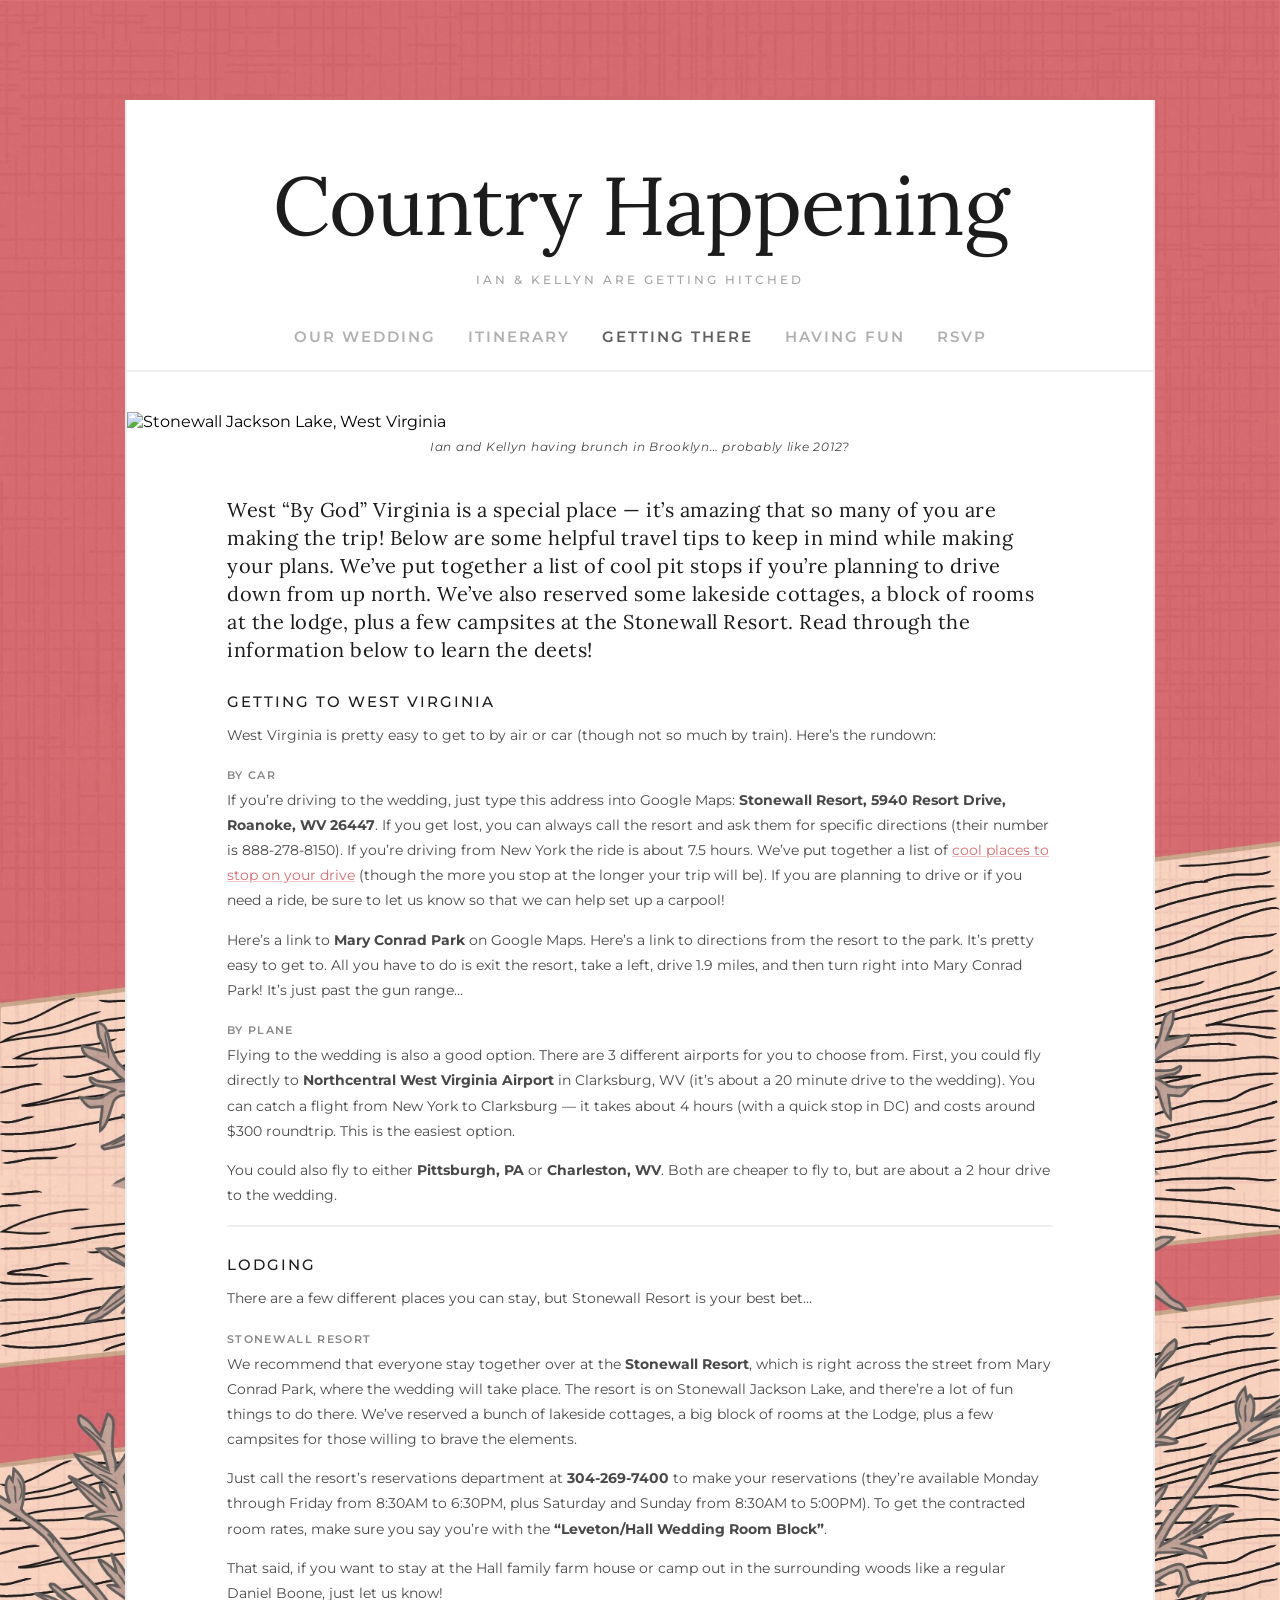
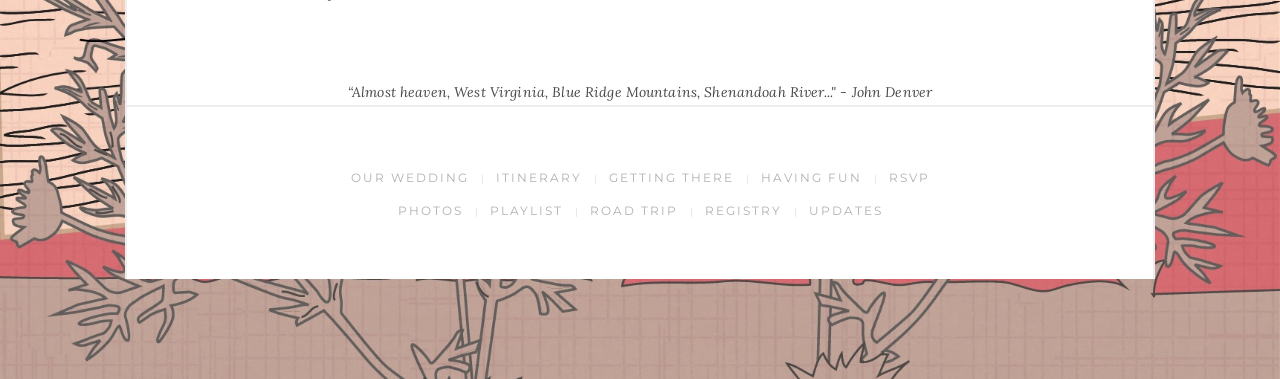
==== commit 57161df4: "Fix footer nav pipes and quote punctuation to match original Footer nav: - Re-add | pipe separators " ====
--- a/getting-there.html
+++ b/getting-there.html
@@ -53,7 +53,7 @@
       <p>That said, if you want to stay at the Hall family farm house or camp out in the surrounding woods like a regular Daniel Boone, just let us know!</p>
     </main>
 
-    <p class="footer-quote">&ldquo;Almost heaven, West Virginia, Blue Ridge Mountains, Shenandoah River&hellip;&rdquo; &mdash; John Denver</p>
+    <p class="footer-quote">&ldquo;Almost heaven, West Virginia, Blue Ridge Mountains, Shenandoah River..." - John Denver</p>
     <footer class="site-footer">
       <nav class="site-footer-nav" aria-label="Footer primary">
         <ul>
--- a/css/style.css
+++ b/css/style.css
@@ -99,7 +99,7 @@
   flex-wrap: wrap;
 }
 
-/* margin-left: 32px between items (exact computed; replaces pipes) */
+/* margin-left: 32px between items (exact computed; no pipes in header nav) */
 .site-nav ul li + li {
   margin-left: 32px;
 }
@@ -110,10 +110,17 @@
   display: flex;
   justify-content: center;
   flex-wrap: wrap;
-}
-
-.site-footer-nav ul li + li {
-  margin-left: 24px; /* footer nav items slightly tighter */
+  align-items: center;
+}
+
+/* Footer nav uses | pipe separators (distinct from header nav which uses margin) */
+.site-footer-nav ul li:not(:last-child)::after {
+  content: '|';
+  color: rgba(28, 28, 28, 0.2);
+  margin: 0 12px;
+  font-size: 10px;
+  font-weight: 300;
+  line-height: 1;
 }
 
 /* ─── Nav & Footer-Nav Links ─────────────────────────────────────── */
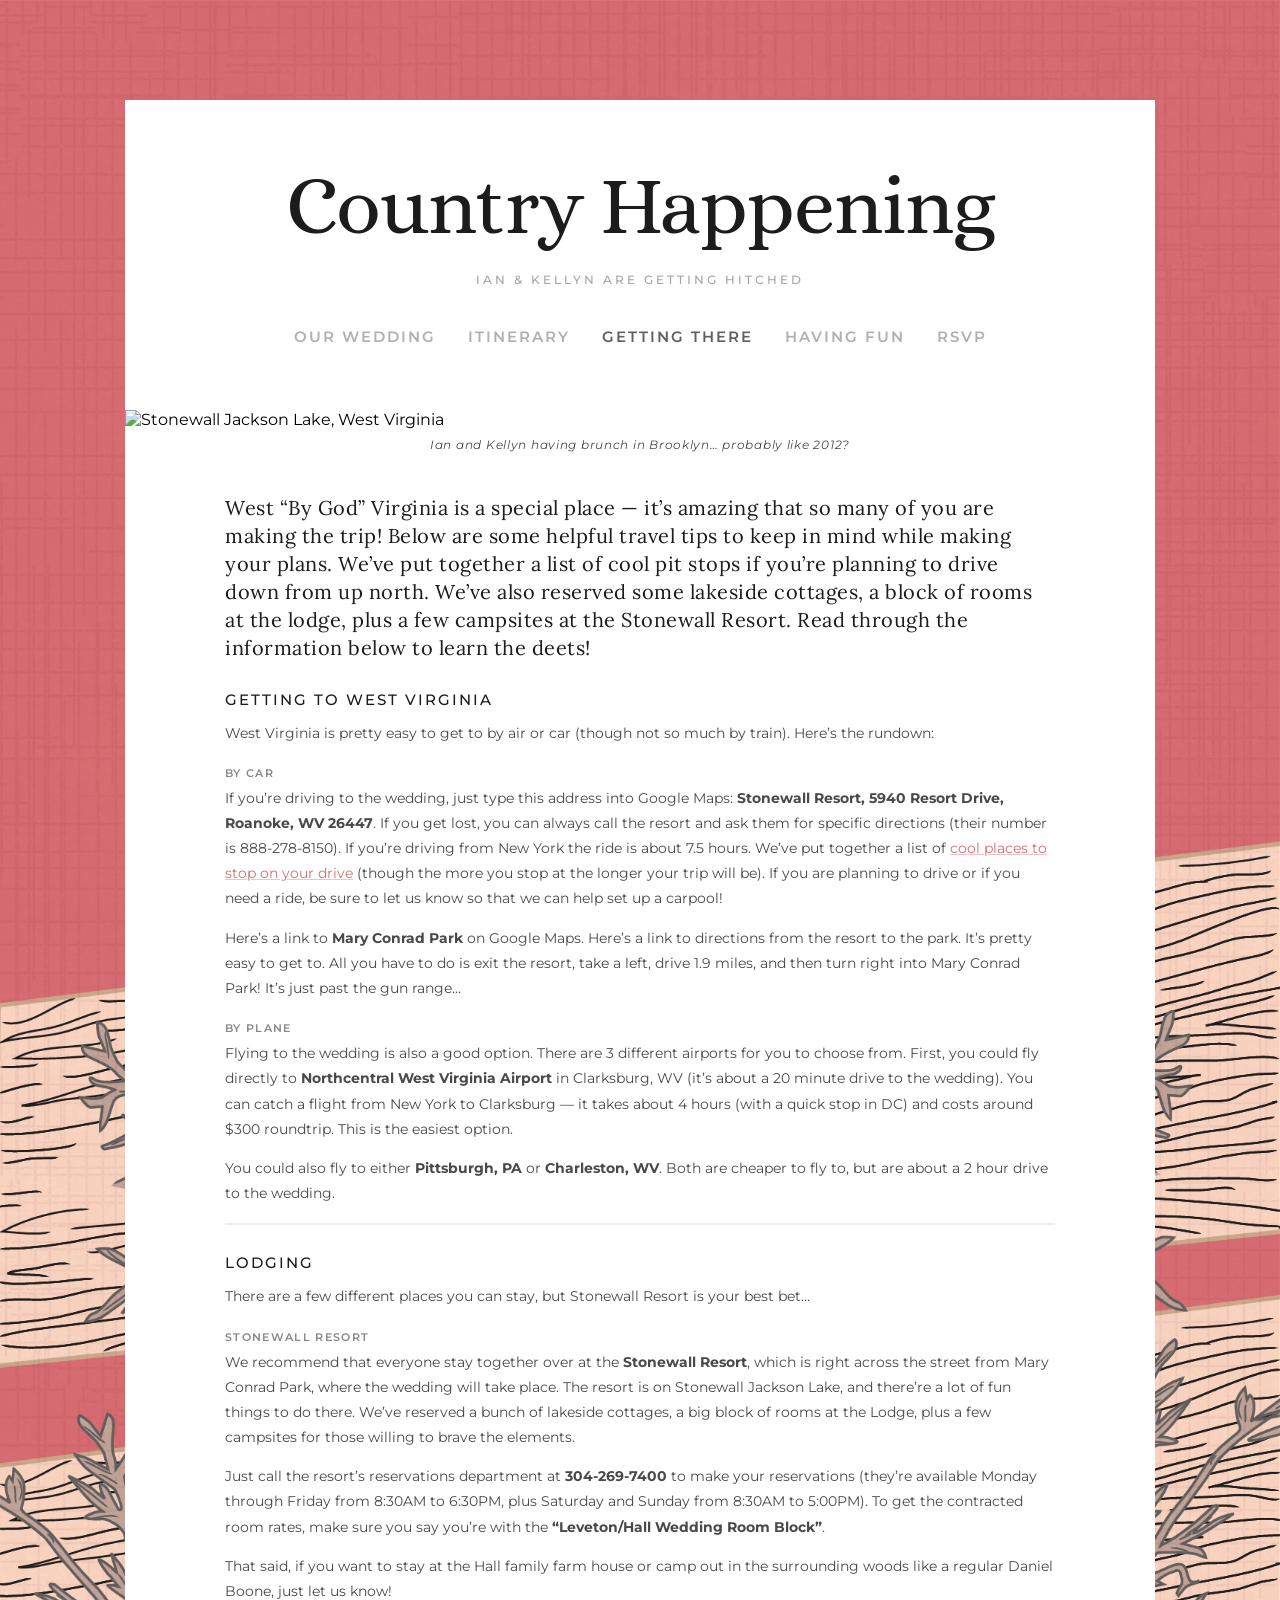
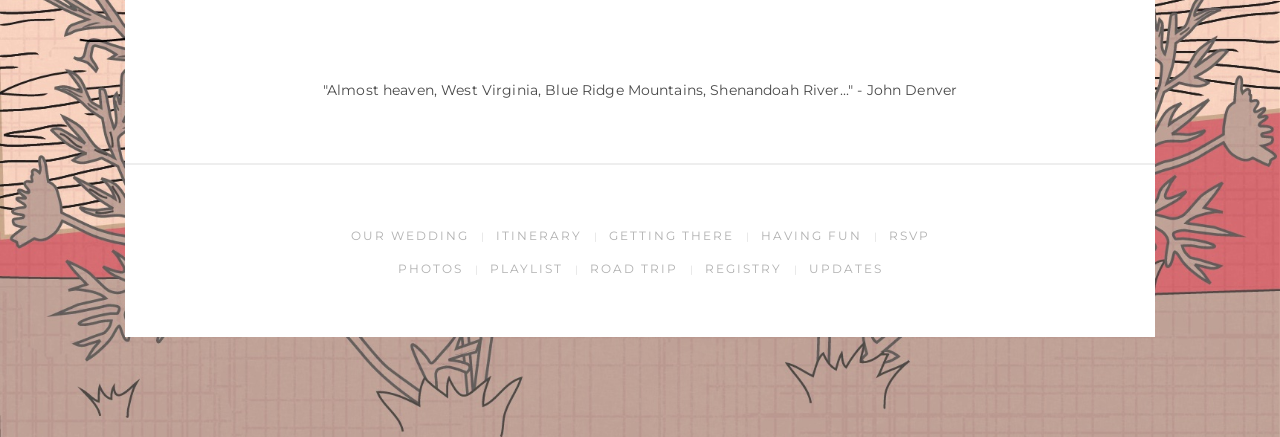
==== commit 1b2f5dc1: "Apply 8-point QA audit: fonts, borders, quote, background Fix #1 — Site title font: Lora → Alice (Go" ====
--- a/getting-there.html
+++ b/getting-there.html
@@ -53,7 +53,7 @@
       <p>That said, if you want to stay at the Hall family farm house or camp out in the surrounding woods like a regular Daniel Boone, just let us know!</p>
     </main>
 
-    <p class="footer-quote">&ldquo;Almost heaven, West Virginia, Blue Ridge Mountains, Shenandoah River..." - John Denver</p>
+    <p class="footer-quote">"Almost heaven, West Virginia, Blue Ridge Mountains, Shenandoah River..." - John Denver</p>
     <footer class="site-footer">
       <nav class="site-footer-nav" aria-label="Footer primary">
         <ul>
--- a/css/style.css
+++ b/css/style.css
@@ -1,4 +1,5 @@
-@import url('https://fonts.googleapis.com/css2?family=Lora:ital,wght@0,400;0,700;1,400&family=Montserrat:wght@300;400;500;600&display=swap');
+@import url('https://fonts.googleapis.com/css2?family=Alice&family=Lora:ital,wght@0,400;0,700;1,400&family=Montserrat:wght@300;400;500;600&display=swap');
+/* Alice = site title (matches original). Lora = lead/intro paragraphs. Montserrat = all UI text. */
 
 /* ─── Design Tokens (exact values from Squarespace computed styles) ── */
 :root {
@@ -25,8 +26,8 @@
   background-color: var(--color-bg);
   background-image: url('../images/wedding-background.jpg');
   background-repeat: no-repeat;
-  background-position: center top;
-  background-size: 100% auto;
+  background-position: 50% 0%;  /* exact computed */
+  background-size: cover;        /* exact computed */
   overflow-x: hidden;   /* also creates BFC so page-wrapper margins don't collapse */
   padding: 0;           /* body has no padding; white panel uses margin: 100px auto */
 }
@@ -38,22 +39,19 @@
   max-width: var(--site-max-width);     /* 1030px: exact computed */
   margin: var(--site-margin) auto;      /* 100px top/bottom; auto = centered left/right */
   background: #fff;
-  border-left:  2px solid var(--color-border);
-  border-right: 2px solid var(--color-border);
-  /* No box-shadow: original has none */
+  /* No side borders: original #canvas has none */
 }
 
 /* ─── Site Header ────────────────────────────────────────────────── */
 .site-header {
-  padding: 56px 100px 0;   /* 100px sides = #canvas padding-left/right: exact computed */
+  padding: 56px 100px 0;
   text-align: center;
-  /* border-bottom acts as .page-divider (2px rule between header and content) */
-  border-bottom: 2px solid var(--color-border);
+  /* No border-bottom: original .top-divider is display:none */
 }
 
 /* ─── Site Title (h1.logo equivalent) ───────────────────────────── */
 .site-title {
-  font-family: 'Lora', Georgia, serif;
+  font-family: 'Alice', Georgia, serif;  /* exact font: Alice (Google Fonts) */
   font-size: 82px;          /* exact computed */
   line-height: 1.2;         /* = 98.4px: exact computed */
   font-weight: 400;
@@ -164,11 +162,9 @@
   padding: 40px 100px 60px;
 }
 
-/* Homepage: no padding — dog illustration is full-bleed */
-/* margin-bottom: 52px = section#page margin-bottom: exact computed */
+/* Homepage: 100px on top/sides, 60px bottom so gap to quote = 60px */
 .site-content--home {
-  padding: 0;
-  margin-bottom: 52px;
+  padding: 100px 100px 60px;
 }
 
 /* ─── Hero Dog Animation (homepage) ─────────────────────────────── */
@@ -556,9 +552,9 @@
 
 /* ─── Site Footer (footer#footer equivalent) ─────────────────────── */
 .site-footer {
-  padding: 60px;           /* exact computed: 60px top/bottom */
+  padding: 60px 0;          /* 60px top/bottom; no side padding (content is centered inline) */
   text-align: center;
-  border-top: 2px solid var(--color-border); /* exact computed: 2px */
+  border-top: 2px solid var(--color-border); /* full-width: exact computed */
 }
 
 .site-footer-nav {
@@ -569,18 +565,18 @@
   margin-bottom: 0;
 }
 
-/* John Denver quote — sits OUTSIDE footer, directly above footer border-top.
-   Gap from dog image: from .site-content--home margin-bottom: 52px (exact computed).
-   Gap to footer border: 0px — quote immediately precedes footer. */
+/* John Denver quote — sits OUTSIDE footer, directly above footer divider line.
+   Space above (from image): 100px via .site-content--home padding-bottom.
+   Space below (to divider): 100px via padding-bottom — equal = quote is centered. */
 .footer-quote {
-  font-family: 'Lora', Georgia, serif;
-  font-style: italic;
-  font-size: 14px;             /* exact computed */
-  line-height: 1.8;            /* = 25.2px: exact computed */
-  color: var(--color-text-medium); /* rgba(28,28,28,0.8): exact computed */
+  font-family: 'Montserrat', sans-serif; /* proxima-nova substitute; NOT Lora */
+  font-style: normal;                    /* NOT italic */
+  font-size: 14px;
+  line-height: 1.8;
+  color: var(--color-text-medium);
   text-align: center;
-  padding: 0 60px;             /* match footer horizontal padding */
-  margin: 0;                   /* no margin — gap provided by adjacent elements */
+  padding: 0 60px 60px;
+  margin: 0;
   letter-spacing: 0.01em;
 }
 
@@ -611,8 +607,8 @@
   .site-content { padding: 28px 24px 40px; }
   .page-hero    { margin: 0 -24px 28px; }
   .photo-grid   { margin: 0 -24px; grid-template-columns: repeat(2, 1fr); }
-  .site-footer  { padding: 40px 24px; }
-  .footer-quote { padding: 0 24px; }
+  .site-footer  { padding: 40px 0; }
+  .footer-quote { padding: 0 24px 40px; }
   .site-nav     { margin-top: 28px; }
   .site-nav ul li + li { margin-left: 20px; }
   .playlist-layout { flex-direction: column; }
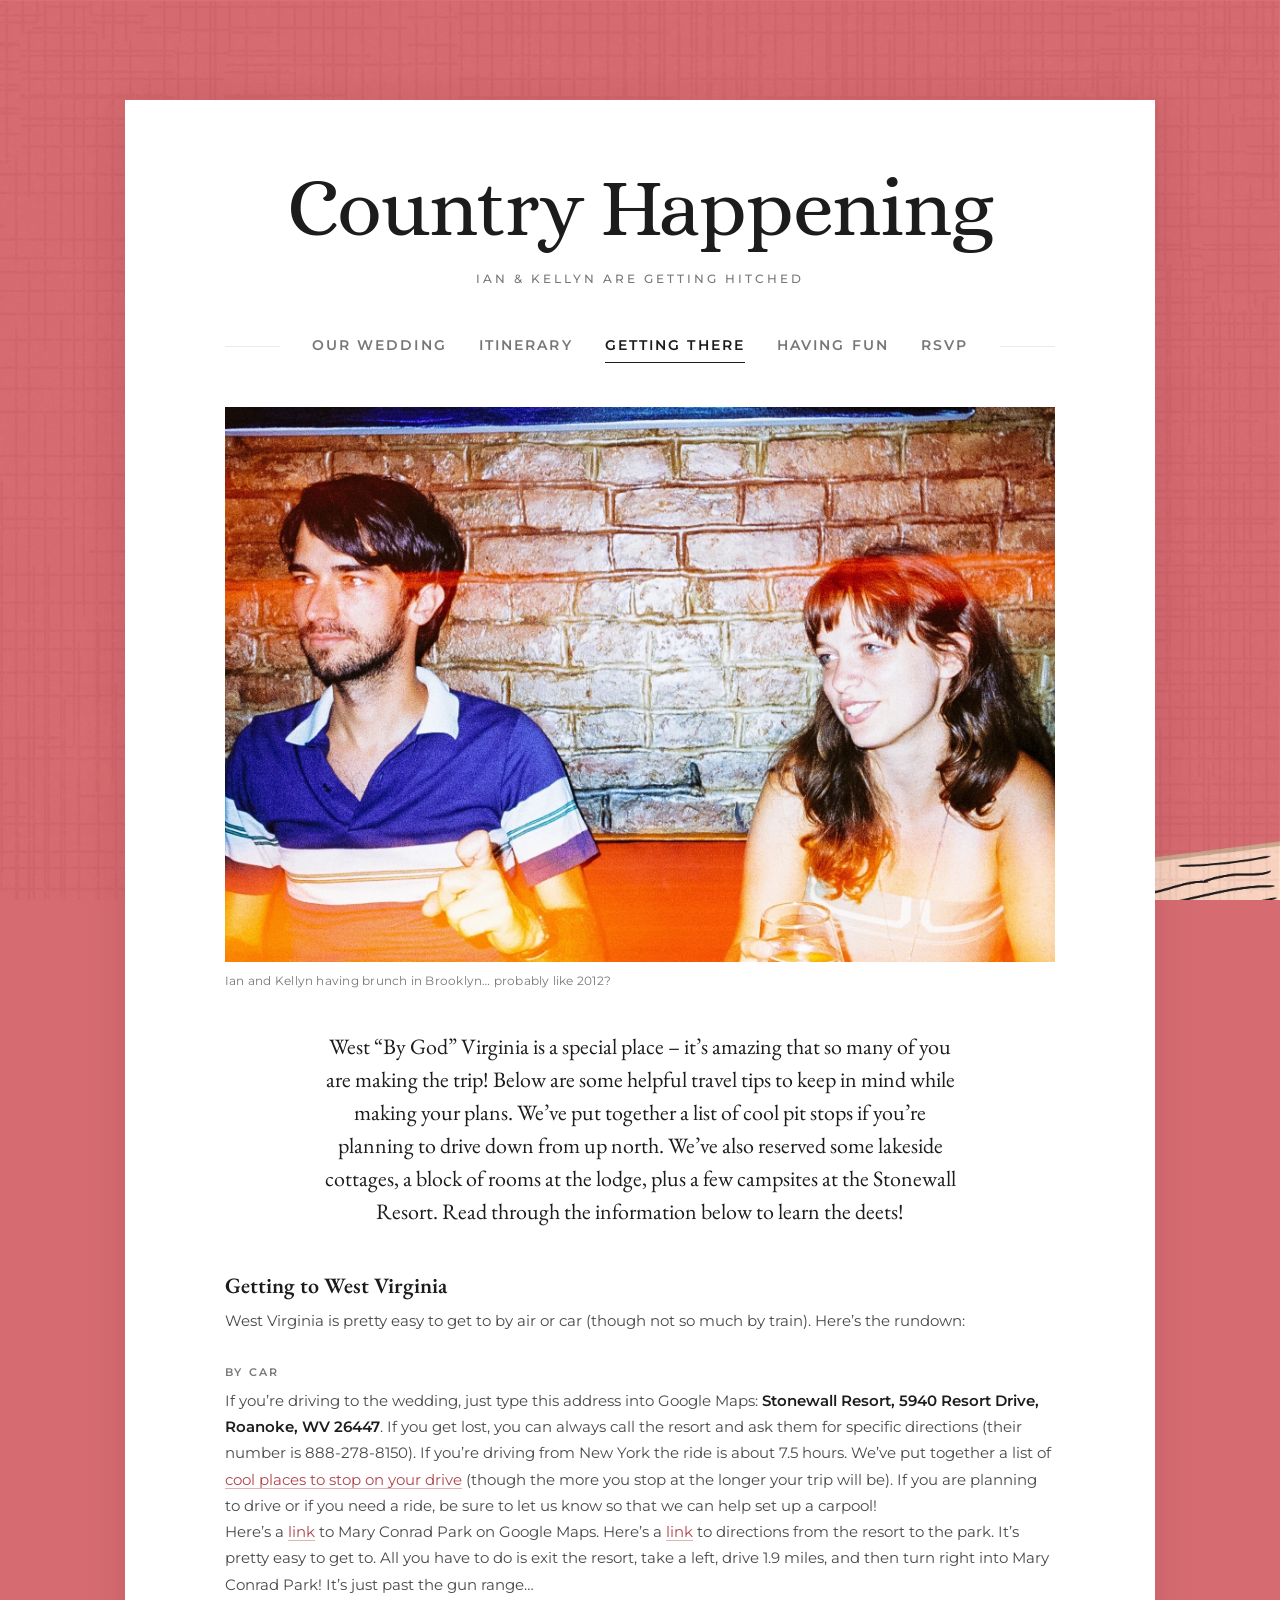
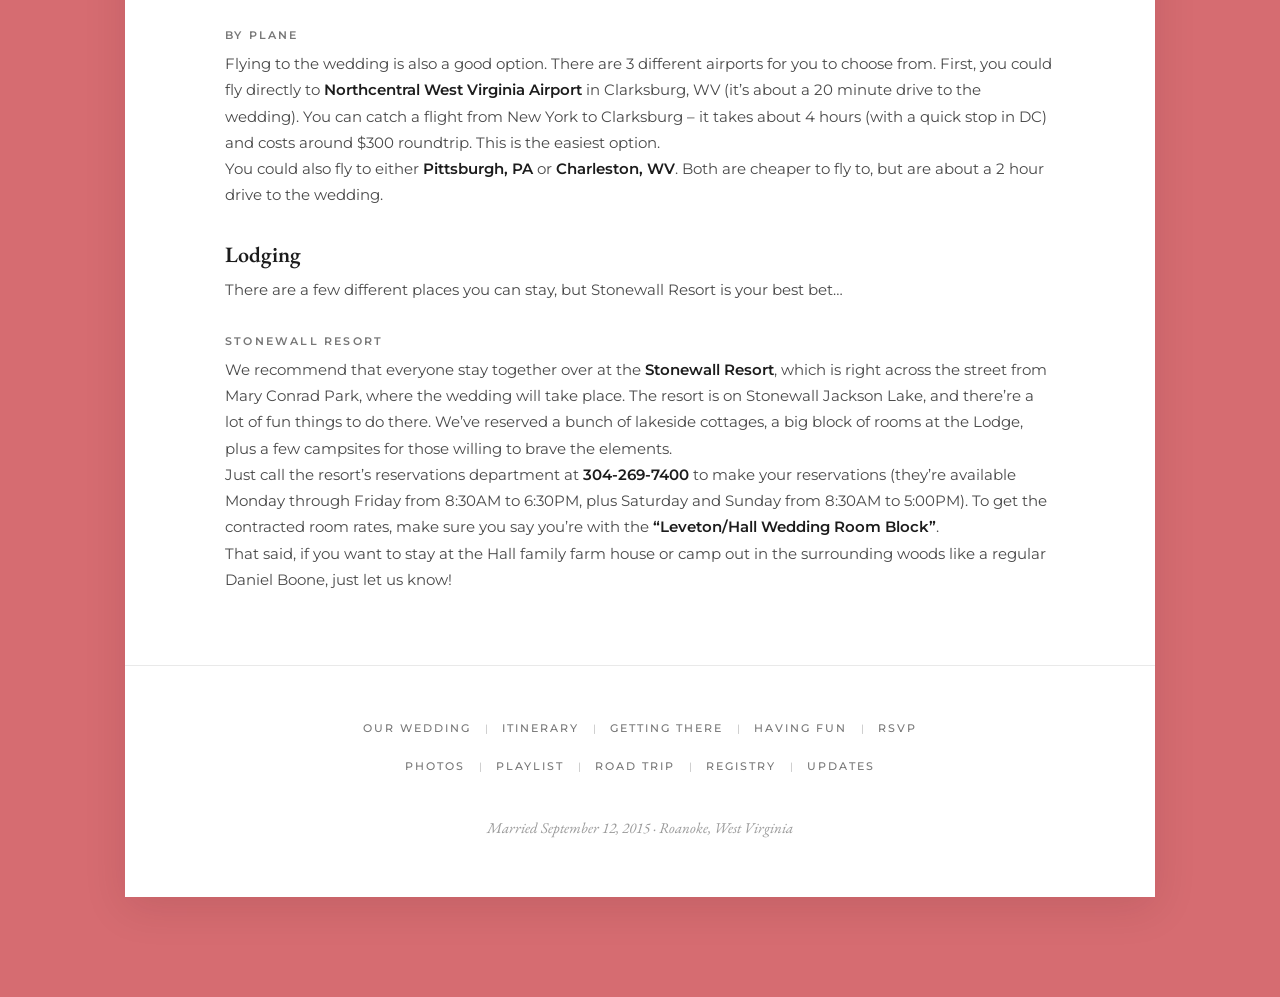
==== commit e2f1a836: "Restore original content and redesign the site Content: transcribe the real itinerary from the 2017 " ====
--- a/getting-there.html
+++ b/getting-there.html
@@ -1,9 +1,15 @@
 <!DOCTYPE html>
 <html lang="en">
 <head>
-  <meta charset="UTF-8">
-  <meta name="viewport" content="width=device-width, initial-scale=1.0">
-  <title>Getting There — Country Happening</title>
+  <meta charset="utf-8">
+  <meta name="viewport" content="width=device-width, initial-scale=1">
+  <title>Getting There &mdash; Country Happening</title>
+  <meta name="description" content="Travel and lodging tips for getting to Stonewall Resort and Mary Conrad Park in Roanoke, West Virginia.">
+  <link rel="icon" href="images/favicon.png" type="image/png">
+  <link rel="apple-touch-icon" href="images/apple-touch-icon.png">
+  <link rel="preconnect" href="https://fonts.googleapis.com">
+  <link rel="preconnect" href="https://fonts.gstatic.com" crossorigin>
+  <link rel="stylesheet" href="https://fonts.googleapis.com/css2?family=Alice&family=EB+Garamond:ital,wght@0,400;0,600;1,400&family=Montserrat:wght@300;400;500;600&display=swap">
   <link rel="stylesheet" href="css/style.css">
 </head>
 <body>
@@ -16,7 +22,7 @@
         <ul>
           <li><a href="wedding.html">Our Wedding</a></li>
           <li><a href="itinerary.html">Itinerary</a></li>
-          <li><a href="getting-there.html" class="active">Getting There</a></li>
+          <li><a href="getting-there.html" aria-current="page">Getting There</a></li>
           <li><a href="having-fun.html">Having Fun</a></li>
           <li><a href="rsvp.html">RSVP</a></li>
         </ul>
@@ -25,26 +31,24 @@
 
     <main class="site-content">
       <figure class="page-hero">
-        <img src="images/stonewall-cropped-picture.jpg" alt="Stonewall Jackson Lake, West Virginia">
+        <img src="images/getting-there.jpg" alt="Ian and Kellyn sitting at a table in front of a brick wall, lit by a camera flash" width="1800" height="1203">
         <figcaption>Ian and Kellyn having brunch in Brooklyn&hellip; probably like 2012?</figcaption>
       </figure>
 
-      <p class="lead">West &ldquo;By God&rdquo; Virginia is a special place &mdash; it&rsquo;s amazing that so many of you are making the trip! Below are some helpful travel tips to keep in mind while making your plans. We&rsquo;ve put together a list of cool pit stops if you&rsquo;re planning to drive down from up north. We&rsquo;ve also reserved some lakeside cottages, a block of rooms at the lodge, plus a few campsites at the Stonewall Resort. Read through the information below to learn the deets!</p>
+      <p class="lead">West &ldquo;By God&rdquo; Virginia is a special place &ndash; it&rsquo;s amazing that so many of you are making the trip! Below are some helpful travel tips to keep in mind while making your plans. We&rsquo;ve put together a list of cool pit stops if you&rsquo;re planning to drive down from up north. We&rsquo;ve also reserved some lakeside cottages, a block of rooms at the lodge, plus a few campsites at the Stonewall Resort. Read through the information below to learn the deets!</p>
 
-      <h2>Getting to West Virginia</h2>
+      <h3>Getting to West Virginia</h3>
       <p>West Virginia is pretty easy to get to by air or car (though not so much by train). Here&rsquo;s the rundown:</p>
 
       <h4>By Car</h4>
       <p>If you&rsquo;re driving to the wedding, just type this address into Google Maps: <strong>Stonewall Resort, 5940 Resort Drive, Roanoke, WV 26447</strong>. If you get lost, you can always call the resort and ask them for specific directions (their number is 888-278-8150). If you&rsquo;re driving from New York the ride is about 7.5 hours. We&rsquo;ve put together a list of <a href="road-trip.html">cool places to stop on your drive</a> (though the more you stop at the longer your trip will be). If you are planning to drive or if you need a ride, be sure to let us know so that we can help set up a carpool!</p>
-      <p>Here&rsquo;s a link to <strong>Mary Conrad Park</strong> on Google Maps. Here&rsquo;s a link to directions from the resort to the park. It&rsquo;s pretty easy to get to. All you have to do is exit the resort, take a left, drive 1.9 miles, and then turn right into Mary Conrad Park! It&rsquo;s just past the gun range&hellip;</p>
+      <p>Here&rsquo;s a <a href="https://www.google.com/maps/search/?api=1&amp;query=Mary+Conrad+Park%2C+Roanoke%2C+WV" target="_blank" rel="noopener">link</a> to Mary Conrad Park on Google Maps. Here&rsquo;s a <a href="https://www.google.com/maps/dir/?api=1&amp;origin=Stonewall+Resort%2C+Roanoke%2C+WV&amp;destination=Mary+Conrad+Park%2C+Roanoke%2C+WV" target="_blank" rel="noopener">link</a> to directions from the resort to the park. It&rsquo;s pretty easy to get to. All you have to do is exit the resort, take a left, drive 1.9 miles, and then turn right into Mary Conrad Park! It&rsquo;s just past the gun range&hellip;</p>
 
       <h4>By Plane</h4>
-      <p>Flying to the wedding is also a good option. There are 3 different airports for you to choose from. First, you could fly directly to <strong>Northcentral West Virginia Airport</strong> in Clarksburg, WV (it&rsquo;s about a 20 minute drive to the wedding). You can catch a flight from New York to Clarksburg &mdash; it takes about 4 hours (with a quick stop in DC) and costs around $300 roundtrip. This is the easiest option.</p>
+      <p>Flying to the wedding is also a good option. There are 3 different airports for you to choose from. First, you could fly directly to <strong>Northcentral West Virginia Airport</strong> in Clarksburg, WV (it&rsquo;s about a 20 minute drive to the wedding). You can catch a flight from New York to Clarksburg &ndash; it takes about 4 hours (with a quick stop in DC) and costs around $300 roundtrip. This is the easiest option.</p>
       <p>You could also fly to either <strong>Pittsburgh, PA</strong> or <strong>Charleston, WV</strong>. Both are cheaper to fly to, but are about a 2 hour drive to the wedding.</p>
 
-      <hr>
-
-      <h2>Lodging</h2>
+      <h3>Lodging</h3>
       <p>There are a few different places you can stay, but Stonewall Resort is your best bet&hellip;</p>
 
       <h4>Stonewall Resort</h4>
@@ -53,7 +57,6 @@
       <p>That said, if you want to stay at the Hall family farm house or camp out in the surrounding woods like a regular Daniel Boone, just let us know!</p>
     </main>
 
-    <p class="footer-quote">"Almost heaven, West Virginia, Blue Ridge Mountains, Shenandoah River..." - John Denver</p>
     <footer class="site-footer">
       <nav class="site-footer-nav" aria-label="Footer primary">
         <ul>
@@ -73,6 +76,7 @@
           <li><a href="updates.html">Updates</a></li>
         </ul>
       </nav>
+      <p class="site-colophon">Married September 12, 2015 &middot; Roanoke, West Virginia</p>
     </footer>
 
   </div>
--- a/css/style.css
+++ b/css/style.css
@@ -1,623 +1,778 @@
-@import url('https://fonts.googleapis.com/css2?family=Alice&family=Lora:ital,wght@0,400;0,700;1,400&family=Montserrat:wght@300;400;500;600&display=swap');
-/* Alice = site title (matches original). Lora = lead/intro paragraphs. Montserrat = all UI text. */
-
-/* ─── Design Tokens (exact values from Squarespace computed styles) ── */
+/* ──────────────────────────────────────────────────────────────────
+   Country Happening — site stylesheet
+   Fonts are loaded from <head> (Alice, EB Garamond, Montserrat).
+   Alice       = site title (the original Squarespace title face)
+   EB Garamond = lead paragraphs + serif subheads (stand-in for
+                 Garamond Premier Pro used on the original)
+   Montserrat  = navigation, labels, body copy (stand-in for Proxima Nova)
+   ────────────────────────────────────────────────────────────────── */
+
 :root {
-  --color-bg:           rgb(214, 108, 113);   /* body background: exact computed */
-  --color-border:       rgb(238, 238, 238);   /* panel borders + dividers: exact */
-  --color-text:         rgb(28, 28, 28);      /* headings + body text */
-  --color-text-medium:  rgba(28, 28, 28, 0.8);
-  --color-text-dim:     rgba(28, 28, 28, 0.4);
-  --color-text-faint:   rgba(28, 28, 28, 0.35);
-  --color-nav-default:  rgba(28, 28, 28, 0.35);
-  --color-nav-hover:    rgba(28, 28, 28, 0.7);
-  --color-accent:       rgb(214, 108, 113);   /* coral; matches bg — used for interactive accents */
-  --site-max-width:     1030px;               /* #canvas max-width: exact computed */
-  --site-margin:        100px;               /* canvas margin on all sides: exact computed */
-}
-
-/* ─── Reset & Base ──────────────────────────────────────────────── */
-*, *::before, *::after { box-sizing: border-box; margin: 0; padding: 0; }
-
-html { font-size: 16px; }
-
+  --coral:        rgb(214, 108, 113);
+  --coral-deep:   #b0444c;                 /* links: 4.6:1 on white */
+  --ink:          #1c1c1c;
+  --ink-80:       rgba(28, 28, 28, 0.80);
+  --ink-60:       rgba(28, 28, 28, 0.60);  /* #767676 — nav, meta */
+  --ink-45:       rgba(28, 28, 28, 0.45);
+  --rule:         #e9e9e9;
+  --rule-strong:  #d9d9d9;
+  --panel:        #ffffff;
+  --field:        #fafafa;
+
+  --font-title:   'Alice', Georgia, 'Times New Roman', serif;
+  --font-serif:   'EB Garamond', Garamond, Georgia, serif;
+  --font-sans:    'Montserrat', 'Helvetica Neue', Helvetica, Arial, sans-serif;
+
+  --site-max:     1030px;
+  --site-margin:  100px;   /* coral breathing room around the white panel */
+  --gutter:       100px;   /* inner left/right padding of the panel */
+  --measure:      640px;   /* centered lead paragraphs */
+}
+
+/* ─── Reset ─────────────────────────────────────────────────────── */
+*, *::before, *::after { box-sizing: border-box; }
+html { -webkit-text-size-adjust: 100%; }
+body, h1, h2, h3, h4, p, ul, ol, li, figure, figcaption, blockquote { margin: 0; padding: 0; }
+img { display: block; max-width: 100%; height: auto; }
+button, input, textarea { font: inherit; color: inherit; }
+
+::selection { background: var(--coral); color: #fff; }
+
+:focus-visible {
+  outline: 2px solid var(--coral);
+  outline-offset: 3px;
+}
+
+/* ─── Page background ───────────────────────────────────────────── */
+/* The wedding-invite illustration lives on a fixed layer so it fills
+   the viewport on every page, no matter how long the page is. */
 body {
-  font-family: 'Montserrat', 'Helvetica Neue', sans-serif;
-  background-color: var(--color-bg);
-  background-image: url('../images/wedding-background.jpg');
-  background-repeat: no-repeat;
-  background-position: 50% 0%;  /* exact computed */
-  background-size: cover;        /* exact computed */
-  overflow-x: hidden;   /* also creates BFC so page-wrapper margins don't collapse */
-  padding: 0;           /* body has no padding; white panel uses margin: 100px auto */
-}
-
-/* ─── Page Wrapper (#canvas equivalent) ─────────────────────────── */
+  font-family: var(--font-sans);
+  font-size: 15px;
+  line-height: 1.75;
+  color: var(--ink-80);
+  background-color: var(--coral);
+  min-height: 100vh;
+}
+
+body::before {
+  content: '';
+  position: fixed;
+  inset: 0;
+  z-index: -1;
+  background: var(--coral) url('../images/wedding-background.jpg') center top / cover no-repeat;
+}
+
+/* ─── White panel ───────────────────────────────────────────────── */
 .page-wrapper {
-  position: relative;
-  z-index: 1;
-  max-width: var(--site-max-width);     /* 1030px: exact computed */
-  margin: var(--site-margin) auto;      /* 100px top/bottom; auto = centered left/right */
-  background: #fff;
-  /* No side borders: original #canvas has none */
-}
-
-/* ─── Site Header ────────────────────────────────────────────────── */
+  max-width: var(--site-max);
+  margin: var(--site-margin) auto;
+  background: var(--panel);
+  box-shadow: 0 10px 40px rgba(60, 20, 22, 0.12);
+}
+
+/* ─── Header ────────────────────────────────────────────────────── */
 .site-header {
-  padding: 56px 100px 0;
+  padding: 60px var(--gutter) 0;
   text-align: center;
-  /* No border-bottom: original .top-divider is display:none */
-}
-
-/* ─── Site Title (h1.logo equivalent) ───────────────────────────── */
+}
+
 .site-title {
-  font-family: 'Alice', Georgia, serif;  /* exact font: Alice (Google Fonts) */
-  font-size: 82px;          /* exact computed */
-  line-height: 1.2;         /* = 98.4px: exact computed */
+  font-family: var(--font-title);
   font-weight: 400;
-  letter-spacing: -1px;     /* exact computed — negative tracking */
-  color: var(--color-text); /* rgb(28,28,28): exact computed */
-  margin-bottom: 0;         /* exact computed */
+  font-size: clamp(42px, 7.6vw, 82px);
+  line-height: 1.15;
+  letter-spacing: -0.015em;
+  color: var(--ink);
 }
 
 .site-title a {
   color: inherit;
   text-decoration: none;
-}
-
-.site-title a:hover {
-  color: var(--color-accent);
-}
-
-/* ─── Site Subtitle (.site-tag-line equivalent) ──────────────────── */
+  transition: color 0.2s;
+}
+.site-title a:hover { color: var(--coral); }
+
 .site-subtitle {
-  font-family: 'Montserrat', sans-serif;
-  font-size: 12px;                  /* exact computed */
+  margin-top: 14px;
+  font-size: 12px;
   font-weight: 500;
-  letter-spacing: 3px;              /* exact computed */
-  text-transform: uppercase;
-  color: var(--color-text-dim);     /* rgba(28,28,28,0.4): exact computed */
-  padding-top: 18px;                /* .site-tag-line padding-top: exact computed */
-  margin-bottom: 0;
-}
-
-/* ─── Navigation (nav.main-nav equivalent) ───────────────────────── */
-/* No extending lines — original uses plain centered list + margin gaps */
+  letter-spacing: 0.25em;
+  text-transform: uppercase;
+  color: var(--ink-60);
+}
+
+/* Primary nav: centered list with hairline rules running out to the
+   panel edges on either side (a signature of the original). */
 .site-nav {
   display: flex;
-  justify-content: center;
-  margin-top: 40px;         /* #topNav margin-top: exact computed */
-  padding-bottom: 24px;     /* space between last nav item and .page-divider border */
+  align-items: center;
+  gap: 32px;
+  margin-top: 40px;
+  padding-bottom: 36px;
+}
+
+.site-nav::before,
+.site-nav::after {
+  content: '';
+  flex: 1 1 0;
+  height: 1px;
+  background: var(--rule);
 }
 
 .site-nav ul {
   list-style: none;
   display: flex;
+  flex-wrap: wrap;
   justify-content: center;
-  flex-wrap: wrap;
-}
-
-/* margin-left: 32px between items (exact computed; no pipes in header nav) */
-.site-nav ul li + li {
-  margin-left: 32px;
-}
-
-/* ─── Footer Nav ─────────────────────────────────────────────────── */
+  column-gap: 32px;
+  row-gap: 10px;
+}
+
+.site-nav a {
+  display: inline-block;
+  padding: 4px 0;
+  font-size: 14px;
+  font-weight: 600;
+  letter-spacing: 0.15em;
+  text-transform: uppercase;
+  color: var(--ink-60);
+  text-decoration: none;
+  border-bottom: 1px solid transparent;
+  transition: color 0.2s, border-color 0.2s;
+}
+
+.site-nav a:hover { color: var(--ink); }
+
+.site-nav a[aria-current="page"] {
+  color: var(--ink);
+  border-bottom-color: var(--ink);
+}
+
+/* ─── Main content ──────────────────────────────────────────────── */
+.site-content {
+  padding: 8px var(--gutter) 72px;
+}
+
+.site-content--home {
+  padding: 8px var(--gutter) 0;
+}
+
+/* ─── Homepage: Tater the dog, front and back ───────────────────── */
+.hero-dog {
+  position: relative;
+  line-height: 0;
+}
+
+.hero-dog .dog-back {
+  position: absolute;
+  inset: 0;
+  opacity: 0;
+  animation: dog-swap 20s ease-in-out infinite;
+}
+
+@keyframes dog-swap {
+  0%, 45%   { opacity: 0; }
+  50%, 95%  { opacity: 1; }
+  100%      { opacity: 0; }
+}
+
+.home-quote {
+  padding: 44px 40px 56px;
+  text-align: center;
+  font-family: var(--font-serif);
+  font-size: 19px;
+  font-style: italic;
+  line-height: 1.5;
+  color: var(--ink-80);
+}
+
+.home-quote cite {
+  display: block;
+  margin-top: 10px;
+  font-family: var(--font-sans);
+  font-style: normal;
+  font-size: 11px;
+  font-weight: 500;
+  letter-spacing: 0.2em;
+  text-transform: uppercase;
+  color: var(--ink-60);
+}
+
+/* ─── Page hero (inner pages) ───────────────────────────────────── */
+.page-hero {
+  margin-bottom: 40px;
+}
+
+.page-hero img {
+  width: 100%;
+}
+
+.page-hero figcaption {
+  margin-top: 10px;
+  font-size: 11.5px;
+  line-height: 1.6;
+  letter-spacing: 0.02em;
+  color: var(--ink-60);
+}
+
+/* ─── Typography ────────────────────────────────────────────────── */
+.lead {
+  max-width: var(--measure);
+  margin: 0 auto 44px;
+  font-family: var(--font-serif);
+  font-size: 22px;
+  line-height: 1.5;
+  text-align: center;
+  color: var(--ink);
+}
+
+.site-content h2 {
+  font-size: 18px;
+  font-weight: 600;
+  letter-spacing: 0.18em;
+  text-transform: uppercase;
+  line-height: 1.3;
+  color: var(--ink);
+  margin: 0 0 10px;
+}
+
+.site-content h3 {
+  font-family: var(--font-serif);
+  font-size: 22px;
+  font-weight: 600;
+  line-height: 1.3;
+  color: var(--ink);
+  margin: 32px 0 8px;
+}
+
+.site-content h4 {
+  font-size: 11px;
+  font-weight: 600;
+  letter-spacing: 0.2em;
+  text-transform: uppercase;
+  color: var(--ink-60);
+  margin: 28px 0 6px;
+}
+
+.site-content h2 + h3,
+.site-content h3:first-child { margin-top: 0; }
+.site-content h3 + h4 { margin-top: 18px; }
+
+:where(.site-content p) { margin-bottom: 16px; }
+:where(.site-content p:last-child) { margin-bottom: 0; }
+
+.time {
+  font-size: 13px;
+  font-weight: 400;
+  letter-spacing: 0.15em;
+  text-transform: uppercase;
+  color: var(--ink-60);
+  margin-bottom: 10px;
+}
+
+.site-content a {
+  color: var(--coral-deep);
+  text-decoration: underline;
+  text-decoration-color: rgba(176, 68, 76, 0.4);
+  text-decoration-thickness: 1px;
+  text-underline-offset: 3px;
+  transition: text-decoration-color 0.2s;
+}
+
+.site-content a:hover { text-decoration-color: currentColor; }
+
+.site-content strong { color: var(--ink); font-weight: 600; }
+
+.site-content hr {
+  border: 0;
+  height: 1px;
+  background: var(--rule);
+  margin: 40px 0;
+}
+
+.site-content ol,
+.site-content ul {
+  padding-left: 24px;
+  margin-bottom: 16px;
+}
+
+.site-content li { margin-bottom: 10px; }
+.site-content li::marker { color: var(--ink-60); font-size: 13px; }
+
+/* ─── Our Wedding: ceremony schedule ────────────────────────────── */
+.schedule {
+  text-align: center;
+  max-width: 560px;
+  margin: 0 auto;
+}
+
+.schedule-item {
+  padding: 32px 0;
+  border-top: 1px solid var(--rule);
+}
+
+.schedule-item:first-child { border-top: 0; padding-top: 8px; }
+.schedule-item:last-child  { padding-bottom: 0; }
+
+/* ─── Itinerary: one event per day ──────────────────────────────── */
+.event {
+  display: grid;
+  grid-template-columns: 300px 1fr;
+  gap: 44px;
+  padding: 44px 0;
+  border-top: 1px solid var(--rule);
+}
+
+.event:first-child { border-top: 0; padding-top: 8px; }
+.event:last-child  { padding-bottom: 8px; }
+
+.event-media { position: relative; }
+
+.event-media img {
+  width: 100%;
+  aspect-ratio: 3 / 2;
+  object-fit: cover;
+}
+
+/* Calendar badge pinned to the photo's top-right corner */
+.event-date {
+  position: absolute;
+  top: 0;
+  right: 0;
+  min-width: 74px;
+  padding: 10px 10px 8px;
+  background: var(--panel);
+  text-align: center;
+  line-height: 1.1;
+  color: var(--ink);
+}
+
+.event-date .month {
+  display: block;
+  font-size: 11px;
+  font-weight: 600;
+  letter-spacing: 0.15em;
+  text-transform: uppercase;
+}
+
+.event-date .day {
+  display: block;
+  margin: 3px 0 5px;
+  font-family: var(--font-serif);
+  font-size: 30px;
+  font-weight: 600;
+}
+
+.event-date .clock {
+  display: block;
+  padding-top: 6px;
+  border-top: 1px solid var(--rule);
+  font-size: 10px;
+  font-weight: 500;
+  letter-spacing: 0.08em;
+  color: var(--ink-60);
+}
+
+.event-body h2 { margin-bottom: 6px; font-size: 22px; }
+
+.event-meta {
+  font-size: 13px;
+  line-height: 1.6;
+  color: var(--ink-60);
+  margin-bottom: 18px;
+}
+
+/* ─── Road Trip: pit stops ──────────────────────────────────────── */
+.stop { margin-bottom: 34px; }
+.stop:last-child { margin-bottom: 0; }
+
+.stop h4 {
+  margin: 0 0 6px;
+  font-size: 12px;
+  color: var(--ink);
+}
+
+.stop h4 span {
+  color: var(--ink-60);
+  font-weight: 500;
+}
+
+.stop h4 span::before { content: '\00b7'; margin: 0 8px; }
+
+/* ─── Photos: single column gallery, click to enlarge ───────────── */
+.site-content--photos { padding-top: 0; }
+
+.photo-grid { display: grid; gap: 28px; }
+
+.photo-grid a {
+  display: block;
+  line-height: 0;
+  transition: opacity 0.2s;
+}
+
+.photo-grid a:hover { opacity: 0.9; }
+.photo-grid img { width: 100%; }
+
+.lightbox {
+  display: none;
+  position: fixed;
+  inset: 0;
+  z-index: 100;
+  align-items: center;
+  justify-content: center;
+  background: rgba(20, 10, 11, 0.92);
+}
+
+.lightbox.is-open { display: flex; }
+
+.lightbox img {
+  max-width: min(92vw, 1400px);
+  max-height: 90vh;
+  width: auto;
+  height: auto;
+  object-fit: contain;
+}
+
+.lightbox button {
+  position: absolute;
+  display: grid;
+  place-items: center;
+  width: 48px;
+  height: 48px;
+  padding: 0;
+  border: 0;
+  border-radius: 50%;
+  background: rgba(255, 255, 255, 0.08);
+  color: #fff;
+  font-size: 28px;
+  line-height: 1;
+  cursor: pointer;
+  transition: background 0.2s;
+}
+
+.lightbox button:hover { background: rgba(255, 255, 255, 0.2); }
+.lightbox-close { top: 20px; right: 20px; }
+.lightbox-prev  { left: 20px;  top: 50%; transform: translateY(-50%); }
+.lightbox-next  { right: 20px; top: 50%; transform: translateY(-50%); }
+
+.lightbox-count {
+  position: absolute;
+  bottom: 20px;
+  left: 0;
+  right: 0;
+  text-align: center;
+  font-size: 11px;
+  letter-spacing: 0.2em;
+  color: rgba(255, 255, 255, 0.6);
+}
+
+/* ─── Playlist ──────────────────────────────────────────────────── */
+.playlist {
+  display: grid;
+  grid-template-columns: 283px 1fr;
+  gap: 60px;
+  align-items: start;
+}
+
+.album-art img {
+  width: 100%;
+  aspect-ratio: 1;
+  object-fit: cover;
+}
+
+.album-title {
+  margin-top: 16px;
+  font-size: 18px;
+  font-weight: 600;
+  letter-spacing: 0.08em;
+  text-transform: uppercase;
+  line-height: 1.3;
+  color: var(--ink);
+}
+
+.album-meta {
+  margin-top: 6px;
+  font-size: 13px;
+  color: var(--ink-60);
+}
+
+.tracklist {
+  list-style: none;
+  padding: 0;
+  margin: 0;
+  counter-reset: track;
+}
+
+.tracklist li {
+  display: grid;
+  grid-template-columns: 28px 1fr auto;
+  align-items: baseline;
+  gap: 12px;
+  padding: 12px 0;
+  border-top: 1px solid var(--rule);
+  counter-increment: track;
+}
+
+.tracklist li:last-child { border-bottom: 1px solid var(--rule); }
+
+.tracklist li::before {
+  content: counter(track);
+  font-size: 12px;
+  color: var(--ink-45);
+  font-variant-numeric: tabular-nums;
+}
+
+.track-title { color: var(--ink); font-size: 15px; }
+
+.track-artist {
+  font-size: 12.5px;
+  color: var(--ink-60);
+  margin-top: 2px;
+}
+
+.track-duration {
+  font-size: 12.5px;
+  color: var(--ink-60);
+  font-variant-numeric: tabular-nums;
+}
+
+/* ─── Updates (blog) ────────────────────────────────────────────── */
+.post + .post {
+  margin-top: 72px;
+  padding-top: 64px;
+  border-top: 1px solid var(--rule);
+}
+
+.post-header { text-align: center; margin-bottom: 36px; }
+
+.post-title { margin-bottom: 8px; }
+
+.post-date {
+  font-size: 12px;
+  font-style: italic;
+  letter-spacing: 0.15em;
+  color: var(--ink-60);
+}
+
+.video-embed {
+  position: relative;
+  aspect-ratio: 16 / 9;
+  margin: 28px 0;
+  background: #000;
+}
+
+.video-embed iframe {
+  position: absolute;
+  inset: 0;
+  width: 100%;
+  height: 100%;
+  border: 0;
+}
+
+.post-tags {
+  margin-top: 28px;
+  font-size: 12px;
+  color: var(--ink-60);
+}
+
+.post-tags span { color: var(--ink-45); margin-right: 6px; }
+
+.comments { margin-top: 36px; }
+
+.comments h4 { margin-top: 0; }
+
+.comment {
+  display: grid;
+  grid-template-columns: 40px 1fr;
+  gap: 14px;
+  padding: 18px 0;
+  border-top: 1px solid var(--rule);
+}
+
+.comment-avatar {
+  display: grid;
+  place-items: center;
+  width: 40px;
+  height: 40px;
+  border-radius: 50%;
+  background: var(--coral);
+  color: #fff;
+  font-family: var(--font-serif);
+  font-size: 20px;
+}
+
+.comment-meta {
+  font-size: 13px;
+  color: var(--ink);
+  font-weight: 600;
+  margin-bottom: 4px;
+}
+
+.comment-meta span {
+  font-weight: 400;
+  color: var(--ink-60);
+  margin-left: 8px;
+}
+
+.comment p { font-size: 14px; }
+
+/* ─── RSVP ──────────────────────────────────────────────────────── */
+.archived-notice {
+  max-width: var(--measure);
+  margin: 0 auto 40px;
+  padding: 22px 24px;
+  border-top: 1px solid var(--rule);
+  border-bottom: 1px solid var(--rule);
+  text-align: center;
+  font-family: var(--font-serif);
+  font-size: 17px;
+  font-style: italic;
+  line-height: 1.5;
+  color: var(--ink-60);
+}
+
+.rsvp-form {
+  max-width: 560px;
+  margin: 0 auto;
+}
+
+.form-row {
+  display: grid;
+  grid-template-columns: 1fr 1fr;
+  gap: 16px;
+}
+
+.form-field { margin-bottom: 18px; }
+
+.form-field label {
+  display: block;
+  margin-bottom: 6px;
+  font-size: 13px;
+  color: var(--ink-80);
+}
+
+.form-field input,
+.form-field textarea {
+  width: 100%;
+  padding: 10px 12px;
+  border: 1px solid var(--rule-strong);
+  border-radius: 0;
+  background: var(--field);
+  font-size: 14px;
+  color: var(--ink);
+}
+
+.form-field textarea { min-height: 110px; resize: vertical; }
+
+.form-field input:disabled,
+.form-field textarea:disabled { color: var(--ink-45); cursor: not-allowed; }
+
+.btn-submit {
+  display: block;
+  margin: 8px auto 0;
+  padding: 14px 36px;
+  border: 0;
+  border-radius: 0;
+  background: #272727;
+  color: #fff;
+  font-size: 13px;
+  font-weight: 500;
+  letter-spacing: 0.2em;
+  text-transform: uppercase;
+  cursor: pointer;
+  transition: background 0.2s;
+}
+
+.btn-submit:hover { background: var(--coral); }
+.btn-submit:disabled { background: #bdbdbd; cursor: not-allowed; }
+
+/* ─── Footer ────────────────────────────────────────────────────── */
+.site-footer {
+  padding: 48px var(--gutter) 56px;
+  border-top: 1px solid var(--rule);
+  text-align: center;
+}
+
 .site-footer-nav ul {
   list-style: none;
   display: flex;
+  flex-wrap: wrap;
   justify-content: center;
-  flex-wrap: wrap;
   align-items: center;
 }
 
-/* Footer nav uses | pipe separators (distinct from header nav which uses margin) */
-.site-footer-nav ul li:not(:last-child)::after {
+.site-footer-nav + .site-footer-nav { margin-top: 12px; }
+
+.site-footer-nav li:not(:last-child)::after {
   content: '|';
-  color: rgba(28, 28, 28, 0.2);
-  margin: 0 12px;
+  margin: 0 14px;
   font-size: 10px;
   font-weight: 300;
-  line-height: 1;
-}
-
-/* ─── Nav & Footer-Nav Links ─────────────────────────────────────── */
-/* Primary nav */
-.site-nav a {
-  font-family: 'Montserrat', sans-serif;
-  font-size: 15px;                    /* exact computed */
-  font-weight: 600;                   /* exact computed */
-  letter-spacing: 2px;               /* exact computed */
-  text-transform: uppercase;
-  color: var(--color-nav-default);   /* rgba(28,28,28,0.35): exact computed */
+  color: var(--ink-45);
+}
+
+.site-footer-nav a {
+  font-size: 11px;
+  font-weight: 500;
+  letter-spacing: 0.18em;
+  text-transform: uppercase;
+  color: var(--ink-60);
   text-decoration: none;
   transition: color 0.2s;
 }
 
-.site-nav a:hover,
-.site-nav a.active {
-  color: var(--color-nav-hover);     /* rgba(28,28,28,0.7): exact computed */
-}
-
-/* Footer nav (smaller, lighter weight than primary) */
-.site-footer-nav a {
-  font-family: 'Montserrat', sans-serif;
-  font-size: 12px;                   /* exact computed */
-  font-weight: 400;                  /* exact computed */
-  letter-spacing: 2px;              /* exact computed */
-  text-transform: uppercase;
-  color: var(--color-text-faint);   /* rgba(28,28,28,0.35): exact computed */
-  text-decoration: none;
-  transition: color 0.2s;
-}
-
-.site-footer-nav a:hover,
-.site-footer-nav a.active {
-  color: var(--color-nav-hover);
-}
-
-/* ─── Main Content ───────────────────────────────────────────────── */
-/* 100px sides = #canvas padding-left/right: exact computed */
-.site-content {
-  padding: 40px 100px 60px;
-}
-
-/* Homepage: 100px on top/sides, 60px bottom so gap to quote = 60px */
-.site-content--home {
-  padding: 100px 100px 60px;
-}
-
-/* ─── Hero Dog Animation (homepage) ─────────────────────────────── */
-.hero-dog {
-  position: relative;
-  line-height: 0;
-}
-
-.hero-dog .dog-front {
-  display: block;
-  width: 100%;
-}
-
-.hero-dog .dog-back {
-  position: absolute;
-  top: 0;
-  left: 0;
-  width: 100%;
-  display: block;
-  opacity: 0;
-}
-
-/* ─── Content Typography ─────────────────────────────────────────── */
-
-/* Section labels — maps to original h1 (proxima-nova equiv: Montserrat) */
-.site-content h1 {
-  font-family: 'Montserrat', sans-serif;
-  font-size: 20px;           /* exact computed */
-  font-weight: 600;          /* exact computed */
-  letter-spacing: 3px;       /* exact computed */
-  text-transform: uppercase; /* exact computed */
-  color: var(--color-text);  /* rgb(28,28,28): exact computed */
-  line-height: 1.2;          /* = 24px: exact computed */
-  text-align: left;
-  margin: 0 0 6px;           /* margin-bottom: 6px: exact computed */
-}
-
-/* Secondary headings (unused in original but kept as fallback) */
-.site-content h2 {
-  font-family: 'Montserrat', sans-serif;
-  font-size: 0.95rem;
-  font-weight: 500;
-  color: var(--color-text);
-  margin: 28px 0 12px;
-  text-transform: uppercase;
-  letter-spacing: 2px;
-}
-
-/* Time/date labels — maps to original h3 */
-.site-content h3 {
-  font-family: 'Montserrat', sans-serif;
-  font-size: 14px;           /* exact computed */
-  font-weight: 300;          /* exact computed */
-  letter-spacing: 2px;       /* exact computed */
-  text-transform: uppercase; /* exact computed */
-  color: var(--color-text);  /* rgb(28,28,28): exact computed */
-  line-height: 1.6;          /* = 22.4px: exact computed */
-  text-align: left;
-  margin: 14px 0 4px;        /* margin-top: 14px, margin-bottom: 4.2px: exact computed */
-}
-
-.site-content h4 {
-  font-family: 'Montserrat', sans-serif;
-  font-size: 0.7rem;
-  font-weight: 600;
-  color: #888;
-  letter-spacing: 0.12em;
-  text-transform: uppercase;
-  margin: 20px 0 6px;
-}
-
-/* Body paragraphs */
-.site-content p {
-  font-size: 14px;                       /* exact computed */
-  line-height: 1.8;                      /* = 25.2px: exact computed */
-  color: var(--color-text-medium);       /* rgba(28,28,28,0.8): exact computed */
-  margin-bottom: 14px;
-}
-
-/* Intro/lead paragraph — maps to original h2 (garamond equiv: Lora) */
-.site-content .lead {
-  font-family: 'Lora', Georgia, serif;  /* garamond-premier-pro-display substitute */
-  font-size: 20px;                       /* exact computed */
-  font-weight: 400;                      /* original: 300; Lora's lightest = 400 */
-  line-height: 1.4;                      /* = 28px: exact computed */
-  letter-spacing: 0.5px;                /* exact computed */
-  color: var(--color-text);             /* rgb(28,28,28): exact computed */
-  text-align: left;
-  margin: 0 0 28px;
-}
-
-.site-content a {
-  color: var(--color-accent);
-  text-decoration: underline;
-  text-decoration-color: rgba(214, 108, 113, 0.4);
-}
-
-.site-content a:hover { text-decoration-color: var(--color-accent); }
-
-.site-content hr {
-  border: none;
-  background-color: var(--color-border); /* height fill, not border: exact computed */
-  height: 2px;                           /* exact computed */
-  margin: 17px 0;                        /* .sqs-block-horizontalrule padding: 17px: exact */
-}
-
-.site-content ol {
-  padding-left: 40px;    /* exact computed: was 22px */
-  margin-bottom: 16px;
-}
-.site-content ul {
-  padding-left: 22px;
-  margin-bottom: 16px;
-}
-
-.site-content li {
-  font-size: 14px;                       /* exact computed */
-  line-height: 1.8;                      /* = 25.2px: exact computed */
-  color: var(--color-text-medium);       /* rgba(28,28,28,0.8): exact computed */
-  margin-bottom: 0;                      /* exact computed: was 8px */
-}
-
-/* ─── Page Hero Image (inner pages) ─────────────────────────────── */
-/* negative margin bleeds image to panel edge, overcoming 100px content padding */
-.page-hero {
-  margin: 0 -100px 32px;
-}
-
-.page-hero img {
-  width: 100%;
-  display: block;
-  max-height: 360px;
-  object-fit: cover;
-}
-
-.page-hero figcaption {
-  font-size: 12px;                       /* image-caption p: exact computed */
-  line-height: 1.68;                     /* = 20.16px: exact computed */
-  color: var(--color-text-medium);       /* rgba(28,28,28,0.8): exact computed */
-  text-align: center;
-  padding: 6px 0;
-  letter-spacing: 0.06em;
+.site-footer-nav a:hover { color: var(--ink); }
+
+.site-colophon {
+  margin-top: 36px;
+  font-family: var(--font-serif);
   font-style: italic;
-}
-
-/* ─── Itinerary Items ────────────────────────────────────────────── */
-.itinerary-day {
-  display: flex;
-  gap: 24px;
-  margin-bottom: 40px;
-  align-items: flex-start;
-}
-
-.itinerary-day .day-image { flex: 0 0 180px; }
-.itinerary-day .day-image img { width: 100%; display: block; }
-.itinerary-day .day-content { flex: 1; }
-
-.itinerary-day .day-title {
-  font-family: 'Montserrat', sans-serif;
-  font-size: 0.62rem;
-  font-weight: 700;
-  letter-spacing: 0.2em;
-  text-transform: uppercase;
-  color: #888;
-  margin-bottom: 2px;
-}
-
-.itinerary-day .day-name {
-  font-family: 'Lora', Georgia, serif;
-  font-size: 1.4rem;
-  color: var(--color-text);
-  margin-bottom: 4px;
-}
-
-.itinerary-day .day-date {
-  font-size: 0.72rem;
-  color: #aaa;
-  letter-spacing: 0.06em;
-  margin-bottom: 12px;
-}
-
-/* ─── Photo Gallery ──────────────────────────────────────────────── */
-/* Original: .image-list single-column stacked, 28px gap between images */
-.photo-grid {
-  display: block;
-}
-
-.photo-grid img {
-  width: 100%;
-  display: block;
-  /* natural aspect ratio — no forced square crop */
-  margin-bottom: 28px;   /* exact computed: ~28px gap between images */
-  cursor: pointer;
-  transition: opacity 0.2s;
-}
-
-.photo-grid img:last-child { margin-bottom: 0; }
-
-.photo-grid img:hover { opacity: 0.88; }
-
-/* ─── Playlist ───────────────────────────────────────────────────── */
-/* .playlist-layout replicates original float: left (283px) + float: right (515px) */
-.playlist-layout {
-  display: flex;
-  gap: 60px;             /* exact computed: 858 − 283 − 515 = 60px */
-  align-items: flex-start;
-}
-
-/* Left column: album art (283px square) + title/description stacked below */
-.playlist-embed {
-  flex: 0 0 283px;       /* exact computed: header.album-info width = 283px */
-  display: block;
-}
-
-.playlist-embed .album-art img {
-  width: 283px;          /* exact computed */
-  height: 283px;         /* exact computed — square crop */
-  object-fit: cover;
-  display: block;
-}
-
-.playlist-embed .album-info .playlist-title {
-  font-family: 'Montserrat', sans-serif;
-  font-size: 21px;       /* exact computed */
-  font-weight: 600;      /* exact computed */
-  text-transform: uppercase;
-  line-height: 1.2;      /* = 25.2px: exact computed */
-  color: var(--color-text);
-  letter-spacing: 0;
-  margin: 8px 0 4px;
-}
-
-.playlist-embed .album-info p {
-  font-size: 14px;
-  color: var(--color-text-medium);
-  line-height: 1.8;
-}
-
-/* Right column: tracklist fills remaining width */
-.tracklist {
-  flex: 1;
-  list-style: none;
-  padding: 0;
-  border-bottom: 2px solid rgba(0, 0, 0, 0.1);
-}
-
-.tracklist li {
-  display: flex;
-  justify-content: space-between;
-  align-items: baseline;
-  padding: 10px 0;
-  border-top: 2px solid rgba(0, 0, 0, 0.1);  /* exact computed: .bg.bar */
-}
-
-/* Song title (maps to a.link in original) */
-.tracklist li .track-info {
-  font-size: 16px;                  /* exact computed: a.link font-size */
-  color: rgba(0, 0, 0, 0.85);      /* exact computed */
-  flex: 1;
-}
-
-/* Artist name */
-.tracklist li .track-artist {
-  font-size: 13px;                  /* exact computed */
-  color: rgba(0, 0, 0, 0.5);       /* exact computed */
-  margin-top: 2px;
-}
-
-/* Duration */
-.tracklist li .track-duration {
-  font-size: 13px;                  /* exact computed */
-  color: rgba(0, 0, 0, 0.5);       /* exact computed */
-  margin-left: 12px;
-  white-space: nowrap;
-}
-
-/* ─── Registry ───────────────────────────────────────────────────── */
-.registry-orgs ol { padding-left: 20px; }
-.registry-orgs li { margin-bottom: 14px; }
-
-/* ─── Updates / Blog Posts ───────────────────────────────────────── */
-/* No border between posts — original uses margin-top: 80px gap */
-.post-item { }
-
-.post-item + .post-item {
-  margin-top: 80px;   /* article.hentry + article.hentry margin-top: exact computed */
-}
-
-/* Maps to .entry-title: 20px/600/3px/uppercase/centered */
-.post-title {
-  font-family: 'Montserrat', sans-serif;
-  font-size: 20px;            /* exact computed */
-  font-weight: 600;           /* exact computed */
-  letter-spacing: 3px;        /* exact computed */
-  text-transform: uppercase;  /* exact computed */
-  line-height: 1.2;           /* = 24px: exact computed */
-  color: var(--color-text);   /* rgb(28,28,28): exact computed */
-  text-align: center;         /* exact computed */
-  margin-bottom: 6px;         /* exact computed */
-}
-
-/* Maps to time.published: 12px/italic/rgba(28,28,28,0.4)/2px/centered */
-.post-meta {
-  font-size: 12px;                     /* exact computed: ~11.9px → 12px */
-  font-style: italic;                  /* exact computed */
-  font-weight: 400;                    /* exact computed */
-  letter-spacing: 2px;                 /* exact computed */
-  line-height: 1.8;                    /* = 25.2px: exact computed */
-  color: rgba(28, 28, 28, 0.4);        /* exact computed */
-  text-align: center;                  /* article header text-align: center */
-  margin-bottom: 45px;                 /* article header margin-bottom: 45px — gap to body */
-}
-
-/* ─── RSVP Form ──────────────────────────────────────────────────── */
-.form-field { margin-bottom: 18px; }  /* exact computed: was 20px */
-
-.form-field label {
-  display: block;
-  font-size: 14px;             /* exact computed: was 0.68rem ≈ 11px */
-  font-weight: 400;            /* exact computed: was 600 */
-  color: var(--color-text-medium);  /* rgba(28,28,28,0.8): exact computed */
-  margin-bottom: 6px;
-  letter-spacing: normal;
-  text-transform: none;
-}
-
-.form-field input,
-.form-field textarea {
-  width: 100%;
-  height: 38px;                /* exact computed */
-  padding: 10px;               /* exact computed */
-  border: 1px solid rgb(169, 169, 169);  /* exact computed: was #ddd */
-  border-radius: 0;            /* exact computed */
-  font-family: 'Montserrat', sans-serif;
-  font-size: 14px;             /* exact computed */
-  color: #333;
-  background: rgb(250, 250, 250);  /* exact computed */
-  box-shadow: none;
-  outline: none;
-  transition: border-color 0.2s;
-}
-
-.form-field input:focus,
-.form-field textarea:focus { border-color: var(--color-accent); }
-
-.form-field textarea {
-  height: auto;
-  min-height: 100px;           /* exact computed */
-  resize: vertical;
-}
-
-.form-row { display: flex; gap: 16px; }
-.form-row .form-field { flex: 1; }
-
-.btn-submit {
-  display: block;
-  width: 100%;
-  height: 48px;                /* exact computed */
-  padding: 14px 35px;          /* exact computed: 14px top/bottom × 35px left/right */
-  background: rgb(39, 39, 39); /* exact computed: was #333 */
-  color: #fff;
-  border: none;
-  border-radius: 0;
-  font-family: 'Montserrat', sans-serif;
-  font-size: 14px;             /* exact computed */
-  font-weight: 400;            /* exact computed: was 600 */
-  letter-spacing: 2px;         /* exact computed */
-  text-transform: uppercase;
-  cursor: pointer;
-  transition: background 0.2s;
-  margin-top: 10px;
-}
-
-.btn-submit:hover { background: var(--color-accent); }
-
-.archived-notice {
-  background: #fdf5f4;
-  border: 1px solid #f0d8d4;
-  padding: 16px 20px;
-  margin-bottom: 28px;
-  font-size: 0.82rem;
-  color: #888;
-  text-align: center;
-}
-
-/* ─── Site Footer (footer#footer equivalent) ─────────────────────── */
-.site-footer {
-  padding: 60px 0;          /* 60px top/bottom; no side padding (content is centered inline) */
-  text-align: center;
-  border-top: 2px solid var(--color-border); /* full-width: exact computed */
-}
-
-.site-footer-nav {
-  margin-bottom: 14px;
-}
-
-.site-footer-nav + .site-footer-nav {
-  margin-bottom: 0;
-}
-
-/* John Denver quote — sits OUTSIDE footer, directly above footer divider line.
-   Space above (from image): 100px via .site-content--home padding-bottom.
-   Space below (to divider): 100px via padding-bottom — equal = quote is centered. */
-.footer-quote {
-  font-family: 'Montserrat', sans-serif; /* proxima-nova substitute; NOT Lora */
-  font-style: normal;                    /* NOT italic */
-  font-size: 14px;
-  line-height: 1.8;
-  color: var(--color-text-medium);
-  text-align: center;
-  padding: 0 60px 60px;
-  margin: 0;
-  letter-spacing: 0.01em;
-}
-
-/* ─── Road Trip Stops ────────────────────────────────────────────── */
-/* h3 inside .stop-item inherits standard h3 styles (14px/300/2px/uppercase/rgb(28,28,28)) */
-.stop-item { margin-bottom: 32px; }
-
-/* ─── Responsive ─────────────────────────────────────────────────── */
-/* At viewports narrower than 1230px (1030+100+100), side margins shrink
-   automatically via margin: auto — no override needed.
-   We only need to shrink the vertical margin and adjust inner padding
-   at genuine mobile widths. */
+  font-size: 15px;
+  color: var(--ink-45);
+}
+
+/* ─── Responsive ────────────────────────────────────────────────── */
+@media (max-width: 1230px) {
+  :root { --site-margin: 48px; }
+}
 
 @media (max-width: 900px) {
-  .page-wrapper {
-    margin-top: 40px;
-    margin-bottom: 40px;
-    border-left: none;
-    border-right: none;
-  }
+  :root { --site-margin: 24px; --gutter: 48px; }
+  .site-header { padding-top: 48px; }
+  .site-nav { gap: 24px; }
+  .site-nav ul { column-gap: 22px; }
+  .site-nav a { font-size: 12.5px; letter-spacing: 0.12em; }
+  .event { grid-template-columns: 240px 1fr; gap: 32px; }
+  .playlist { grid-template-columns: 220px 1fr; gap: 40px; }
 }
 
 @media (max-width: 767px) {
-  /* Squarespace mobile breakpoint */
-  .page-wrapper { margin: 0; }
-  .site-header  { padding: 40px 24px 0; }
-  .site-title   { font-size: 52px; }
-  .site-content { padding: 28px 24px 40px; }
-  .page-hero    { margin: 0 -24px 28px; }
-  .photo-grid   { margin: 0 -24px; grid-template-columns: repeat(2, 1fr); }
-  .site-footer  { padding: 40px 0; }
-  .footer-quote { padding: 0 24px 40px; }
-  .site-nav     { margin-top: 28px; }
-  .site-nav ul li + li { margin-left: 20px; }
-  .playlist-layout { flex-direction: column; }
-  .playlist-embed  { flex: none; width: 100%; }
-  .itinerary-day { flex-direction: column; }
-  .itinerary-day .day-image { flex: none; width: 100%; }
-}
-
-@media (max-width: 500px) {
-  .site-title { font-size: 40px; }
-  .photo-grid { grid-template-columns: repeat(2, 1fr); }
-}
+  :root { --site-margin: 0px; --gutter: 24px; }
+  .page-wrapper { box-shadow: none; }
+  .site-header { padding-top: 40px; }
+  .site-subtitle { font-size: 10.5px; letter-spacing: 0.2em; }
+  .site-nav { margin-top: 28px; padding-bottom: 28px; gap: 0; }
+  .site-nav::before, .site-nav::after { display: none; }
+  .site-nav ul { column-gap: 20px; row-gap: 6px; }
+  .site-nav a { font-size: 12px; }
+  .site-content { padding-bottom: 56px; }
+  .lead { font-size: 19px; margin-bottom: 36px; }
+  .home-quote { padding: 32px 8px 40px; font-size: 17px; }
+  .event { grid-template-columns: 1fr; gap: 24px; padding: 36px 0; }
+  .playlist { grid-template-columns: 1fr; gap: 32px; }
+  .album-art { max-width: 283px; }
+  .form-row { grid-template-columns: 1fr; gap: 0; }
+  .site-footer { padding: 40px var(--gutter) 48px; }
+  .site-footer-nav li:not(:last-child)::after { margin: 0 9px; }
+  .site-footer-nav a { font-size: 10px; }
+  .lightbox button { width: 40px; height: 40px; font-size: 22px; }
+  .lightbox-prev { left: 8px; }
+  .lightbox-next { right: 8px; }
+}
+
+/* ─── Motion preferences ────────────────────────────────────────── */
+@media (prefers-reduced-motion: reduce) {
+  *, *::before, *::after { transition: none !important; }
+  .hero-dog .dog-back { animation: none; }
+}
